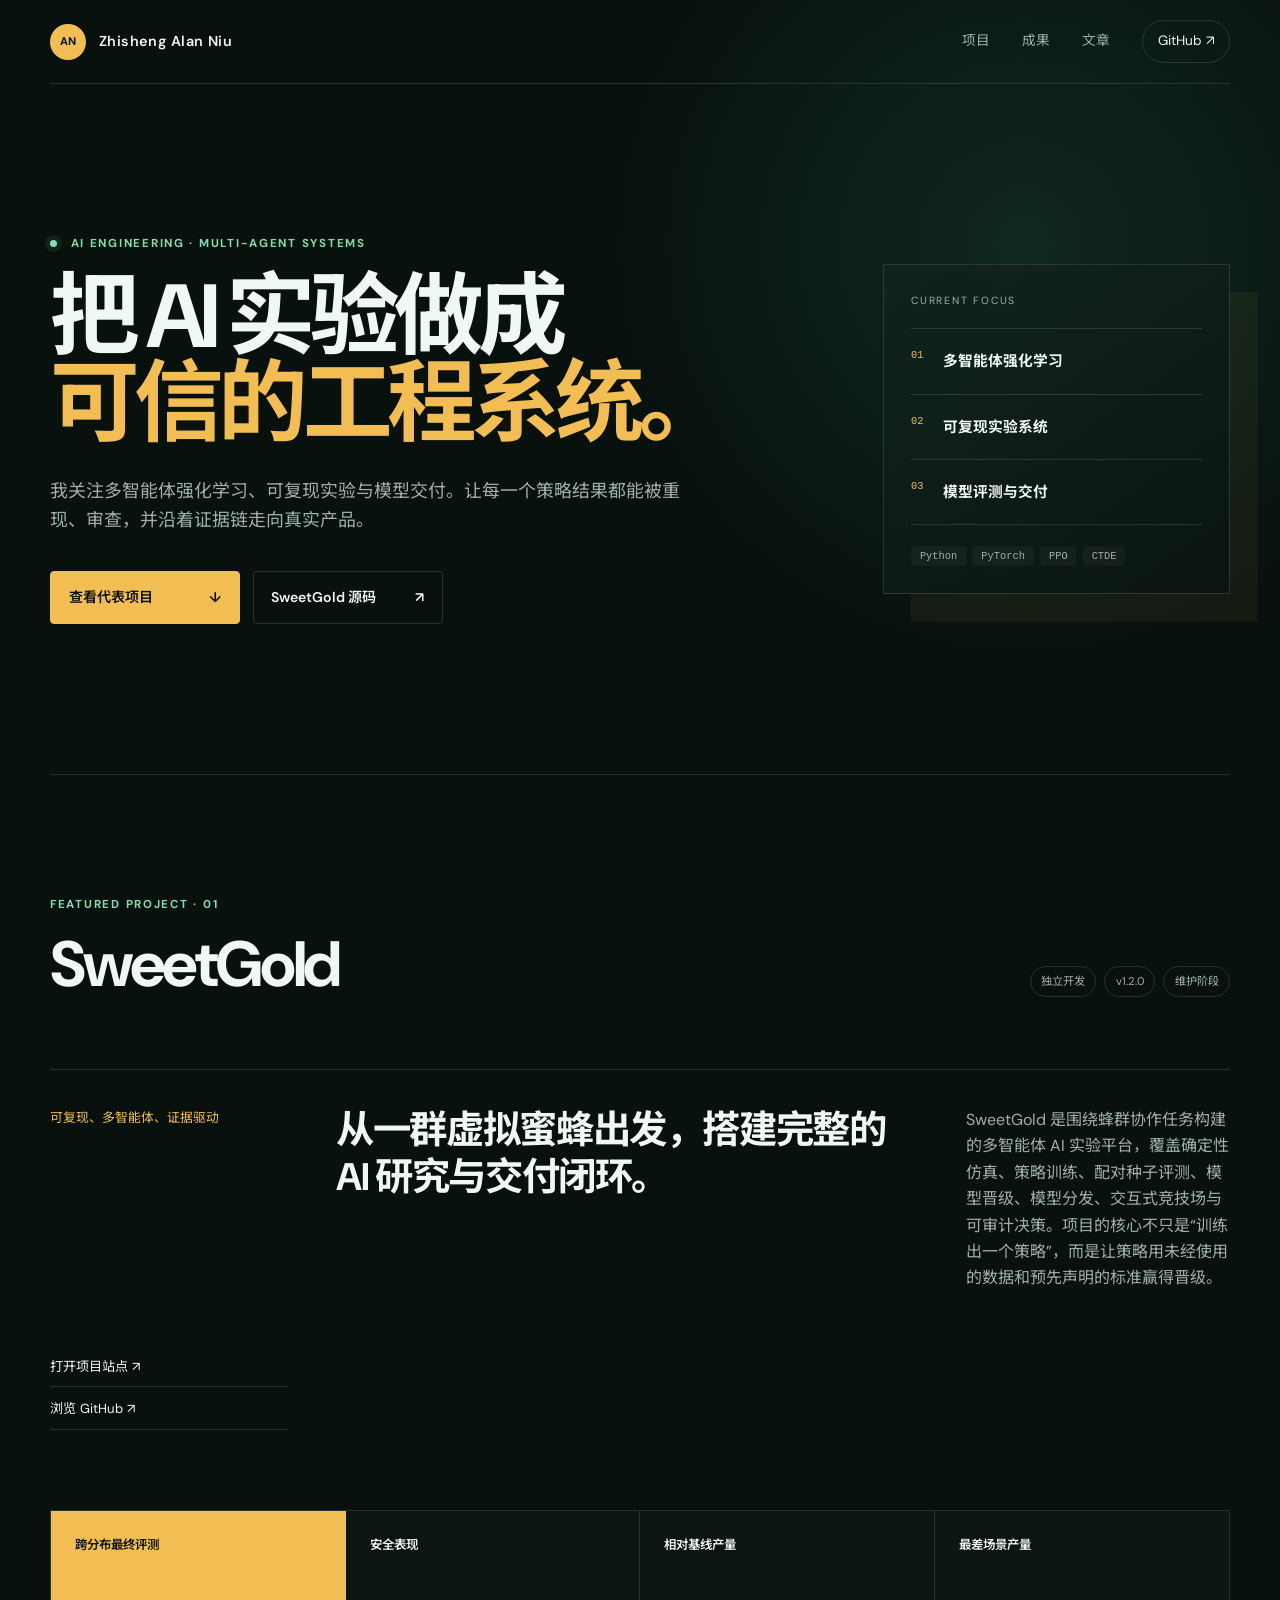
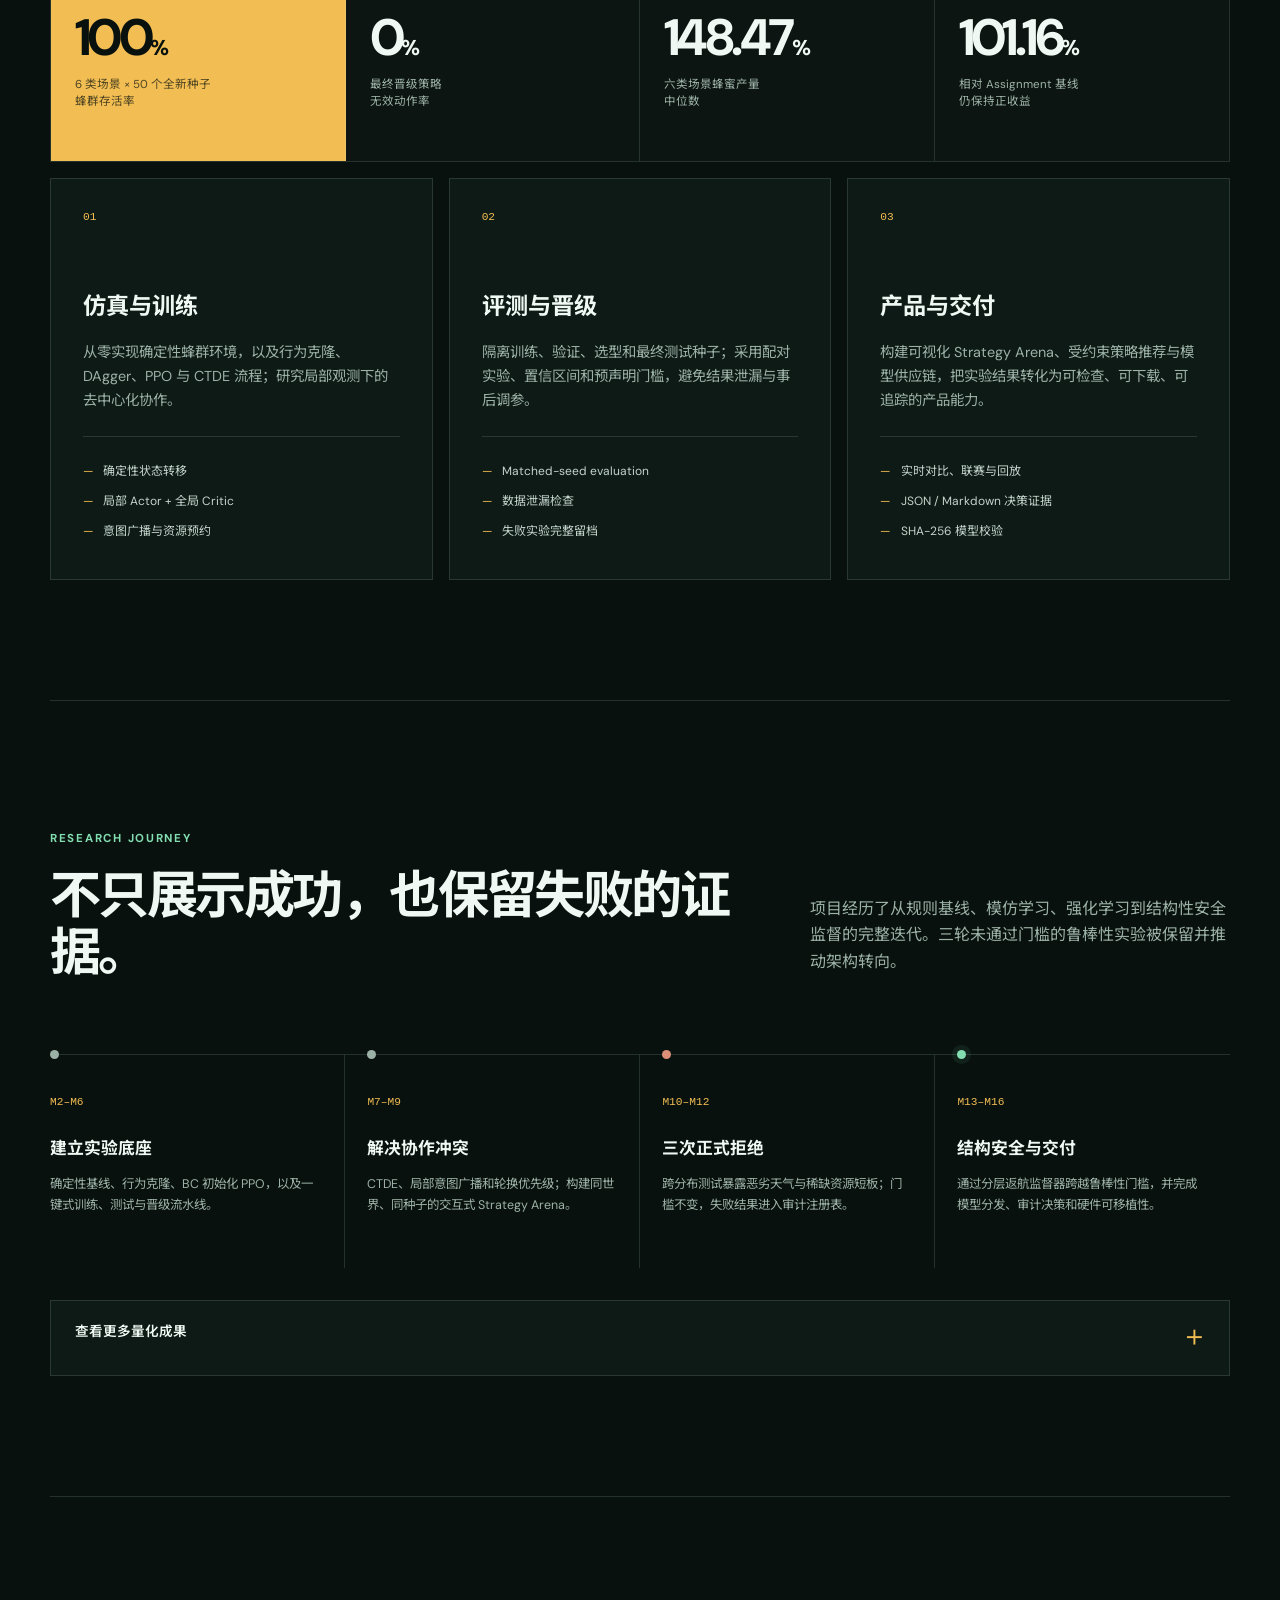
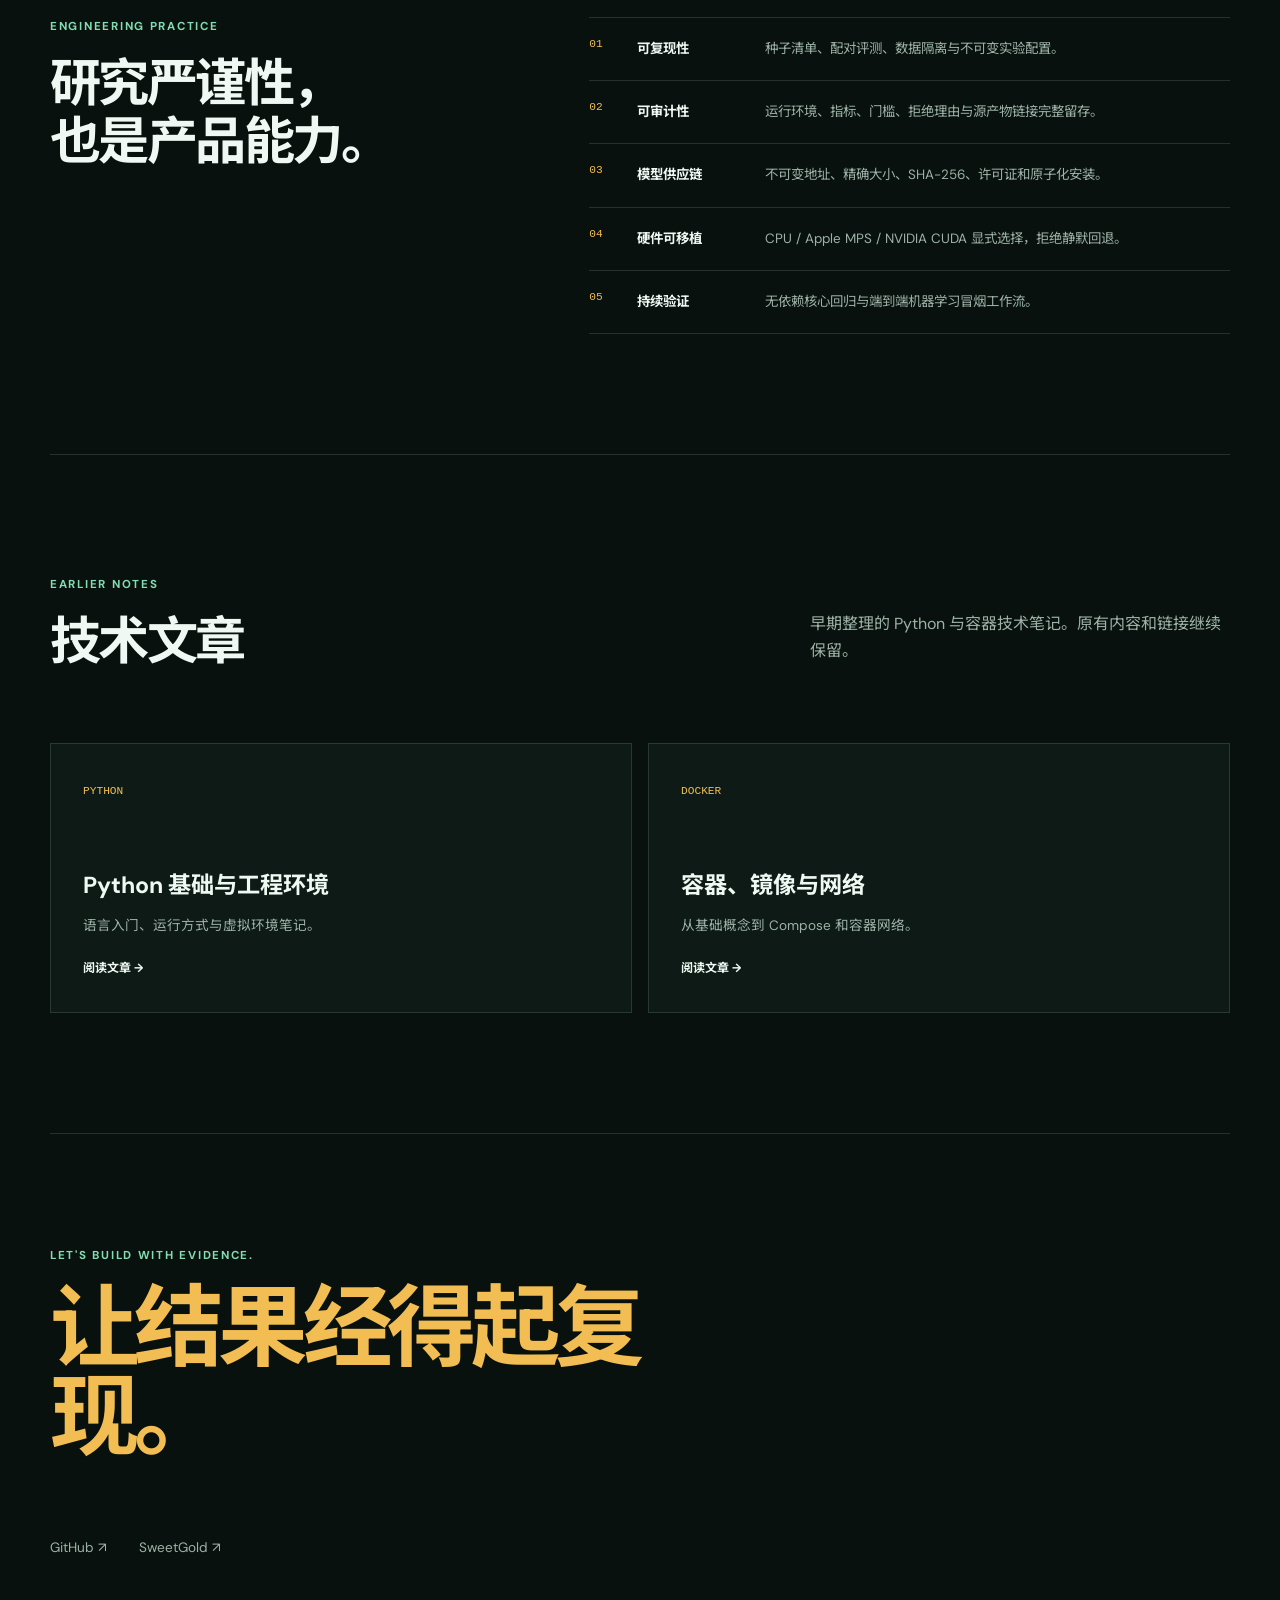
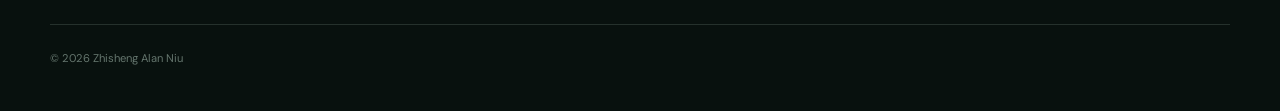
==== index.html @ 17b016bf "feat: redesign portfolio around SweetGold" ====
<!doctype html>
<html lang="zh-CN">
  <head>
    <meta charset="utf-8">
    <meta name="viewport" content="width=device-width, initial-scale=1">
    <meta name="theme-color" content="#0b1713">
    <meta name="description" content="Zhisheng Alan Niu 的个人主页：AI 工程、多智能体强化学习与可复现实验。">
    <meta property="og:title" content="Zhisheng Alan Niu · AI Engineer">
    <meta property="og:description" content="把 AI 实验做成可复现、可审计、可交付的工程系统。">
    <meta property="og:type" content="website">
    <meta property="og:url" content="https://alanthssss.github.io/">
    <title>Zhisheng Alan Niu · AI Engineer</title>
    <link rel="preconnect" href="https://fonts.googleapis.com">
    <link rel="preconnect" href="https://fonts.gstatic.com" crossorigin>
    <link href="https://fonts.googleapis.com/css2?family=DM+Sans:wght@400;500;600;700&amp;family=Noto+Sans+SC:wght@400;500;600;700&amp;display=swap" rel="stylesheet">
    <link rel="stylesheet" href="/assets/css/home.css">
  </head>
  <body>
    <a class="skip-link" href="#main">跳到主要内容</a>

    <header class="site-header">
      <a class="brand" href="#top" aria-label="返回首页">
        <span class="brand-mark" aria-hidden="true">AN</span>
        <span>Zhisheng Alan Niu</span>
      </a>
      <nav class="nav" aria-label="主导航">
        <a href="#work">项目</a>
        <a href="#evidence">成果</a>
        <a href="#writing">文章</a>
        <a class="nav-cta" href="https://github.com/alanthssss">GitHub ↗</a>
      </nav>
    </header>

    <main id="main">
      <section class="hero" id="top">
        <div class="hero-copy">
          <p class="eyebrow"><span class="status-dot"></span> AI ENGINEERING · MULTI-AGENT SYSTEMS</p>
          <h1>把 AI 实验做成<br><span>可信的工程系统。</span></h1>
          <p class="hero-lead">我关注多智能体强化学习、可复现实验与模型交付。让每一个策略结果都能被重现、审查，并沿着证据链走向真实产品。</p>
          <div class="hero-actions">
            <a class="button primary" href="#work">查看代表项目 <span>↓</span></a>
            <a class="button secondary" href="https://github.com/alanthssss/sweetgold">SweetGold 源码 <span>↗</span></a>
          </div>
        </div>
        <aside class="hero-panel" aria-label="专业方向">
          <div class="panel-label">CURRENT FOCUS</div>
          <div class="focus-row"><span>01</span><strong>多智能体强化学习</strong></div>
          <div class="focus-row"><span>02</span><strong>可复现实验系统</strong></div>
          <div class="focus-row"><span>03</span><strong>模型评测与交付</strong></div>
          <div class="panel-footer">
            <span>Python</span><span>PyTorch</span><span>PPO</span><span>CTDE</span>
          </div>
        </aside>
      </section>

      <section class="section project-section" id="work">
        <div class="section-heading">
          <div>
            <p class="eyebrow">FEATURED PROJECT · 01</p>
            <h2>SweetGold</h2>
          </div>
          <div class="project-meta">
            <span>独立开发</span>
            <span>v1.2.0</span>
            <span>维护阶段</span>
          </div>
        </div>

        <div class="project-intro">
          <p class="project-kicker">可复现、多智能体、证据驱动</p>
          <h3>从一群虚拟蜜蜂出发，搭建完整的 AI 研究与交付闭环。</h3>
          <p>SweetGold 是围绕蜂群协作任务构建的多智能体 AI 实验平台，覆盖确定性仿真、策略训练、配对种子评测、模型晋级、模型分发、交互式竞技场与可审计决策。项目的核心不只是“训练出一个策略”，而是让策略用未经使用的数据和预先声明的标准赢得晋级。</p>
          <div class="project-links">
            <a href="https://alanthssss.github.io/sweetgold/">打开项目站点 ↗</a>
            <a href="https://github.com/alanthssss/sweetgold">浏览 GitHub ↗</a>
          </div>
        </div>

        <div class="metric-grid" id="evidence">
          <article class="metric-card featured">
            <p>跨分布最终评测</p>
            <strong>100<span>%</span></strong>
            <small>6 类场景 × 50 个全新种子<br>蜂群存活率</small>
          </article>
          <article class="metric-card">
            <p>安全表现</p>
            <strong>0<span>%</span></strong>
            <small>最终晋级策略<br>无效动作率</small>
          </article>
          <article class="metric-card">
            <p>相对基线产量</p>
            <strong>148.47<span>%</span></strong>
            <small>六类场景蜂蜜产量<br>中位数</small>
          </article>
          <article class="metric-card">
            <p>最差场景产量</p>
            <strong>101.16<span>%</span></strong>
            <small>相对 Assignment 基线<br>仍保持正收益</small>
          </article>
        </div>

        <div class="capabilities">
          <article class="capability-card">
            <span class="card-number">01</span>
            <h4>仿真与训练</h4>
            <p>从零实现确定性蜂群环境，以及行为克隆、DAgger、PPO 与 CTDE 流程；研究局部观测下的去中心化协作。</p>
            <ul><li>确定性状态转移</li><li>局部 Actor + 全局 Critic</li><li>意图广播与资源预约</li></ul>
          </article>
          <article class="capability-card">
            <span class="card-number">02</span>
            <h4>评测与晋级</h4>
            <p>隔离训练、验证、选型和最终测试种子；采用配对实验、置信区间和预声明门槛，避免结果泄漏与事后调参。</p>
            <ul><li>Matched-seed evaluation</li><li>数据泄漏检查</li><li>失败实验完整留档</li></ul>
          </article>
          <article class="capability-card">
            <span class="card-number">03</span>
            <h4>产品与交付</h4>
            <p>构建可视化 Strategy Arena、受约束策略推荐与模型供应链，把实验结果转化为可检查、可下载、可追踪的产品能力。</p>
            <ul><li>实时对比、联赛与回放</li><li>JSON / Markdown 决策证据</li><li>SHA-256 模型校验</li></ul>
          </article>
        </div>
      </section>

      <section class="section evidence-section" aria-labelledby="journey-title">
        <div class="section-heading compact">
          <div>
            <p class="eyebrow">RESEARCH JOURNEY</p>
            <h2 id="journey-title">不只展示成功，也保留失败的证据。</h2>
          </div>
          <p>项目经历了从规则基线、模仿学习、强化学习到结构性安全监督的完整迭代。三轮未通过门槛的鲁棒性实验被保留并推动架构转向。</p>
        </div>

        <div class="timeline">
          <article><span>M2–M6</span><h3>建立实验底座</h3><p>确定性基线、行为克隆、BC 初始化 PPO，以及一键式训练、测试与晋级流水线。</p></article>
          <article><span>M7–M9</span><h3>解决协作冲突</h3><p>CTDE、局部意图广播和轮换优先级；构建同世界、同种子的交互式 Strategy Arena。</p></article>
          <article class="rejected"><span>M10–M12</span><h3>三次正式拒绝</h3><p>跨分布测试暴露恶劣天气与稀缺资源短板；门槛不变，失败结果进入审计注册表。</p></article>
          <article class="passed"><span>M13–M16</span><h3>结构安全与交付</h3><p>通过分层返航监督器跨越鲁棒性门槛，并完成模型分发、审计决策和硬件可移植性。</p></article>
        </div>

        <details class="detail-panel">
          <summary><span>查看更多量化成果</span><span class="summary-icon">＋</span></summary>
          <div class="detail-grid">
            <div><strong>97.0%</strong><p>行为克隆在独立测试集上达到教师策略的蜂蜜产量。</p></div>
            <div><strong>+8.19</strong><p>BC 初始化 PPO 相比纯 BC 的平均蜂蜜增量，95% CI 为 [+3.69, +12.69]。</p></div>
            <div><strong>+6.19</strong><p>局部意图广播策略相对局部 BC 的蜂蜜提升，同时保持零未解决冲突。</p></div>
            <div><strong>6.4×</strong><p>小型 BC 负载中 M1 Pro CPU 相对 MPS 的实测速度，据此暂缓无依据的云端投入。</p></div>
          </div>
        </details>
      </section>

      <section class="section stack-section" aria-labelledby="stack-title">
        <div>
          <p class="eyebrow">ENGINEERING PRACTICE</p>
          <h2 id="stack-title">研究严谨性，<br>也是产品能力。</h2>
        </div>
        <div class="stack-list">
          <div><span>01</span><p><strong>可复现性</strong>种子清单、配对评测、数据隔离与不可变实验配置。</p></div>
          <div><span>02</span><p><strong>可审计性</strong>运行环境、指标、门槛、拒绝理由与源产物链接完整留存。</p></div>
          <div><span>03</span><p><strong>模型供应链</strong>不可变地址、精确大小、SHA-256、许可证和原子化安装。</p></div>
          <div><span>04</span><p><strong>硬件可移植</strong>CPU / Apple MPS / NVIDIA CUDA 显式选择，拒绝静默回退。</p></div>
          <div><span>05</span><p><strong>持续验证</strong>无依赖核心回归与端到端机器学习冒烟工作流。</p></div>
        </div>
      </section>

      <section class="section writing-section" id="writing">
        <div class="section-heading compact">
          <div><p class="eyebrow">EARLIER NOTES</p><h2>技术文章</h2></div>
          <p>早期整理的 Python 与容器技术笔记。原有内容和链接继续保留。</p>
        </div>
        <div class="writing-grid">
          <a href="/python/"><span>PYTHON</span><h3>Python 基础与工程环境</h3><p>语言入门、运行方式与虚拟环境笔记。</p><b>阅读文章 →</b></a>
          <a href="/docker/SUMMARY.html"><span>DOCKER</span><h3>容器、镜像与网络</h3><p>从基础概念到 Compose 和容器网络。</p><b>阅读文章 →</b></a>
        </div>
      </section>
    </main>

    <footer>
      <div><p class="eyebrow">LET'S BUILD WITH EVIDENCE.</p><h2>让结果经得起复现。</h2></div>
      <div class="footer-links"><a href="https://github.com/alanthssss">GitHub ↗</a><a href="https://alanthssss.github.io/sweetgold/">SweetGold ↗</a></div>
      <p class="copyright">© 2026 Zhisheng Alan Niu</p>
    </footer>
  </body>
</html>
---- assets/css/home.css ----
:root {
  --bg: #08110e;
  --surface: #0d1a16;
  --surface-2: #12231d;
  --line: rgba(210, 238, 224, .14);
  --text: #eff8f2;
  --muted: #9db2a7;
  --gold: #f2bd52;
  --gold-soft: #ffe2a0;
  --mint: #82ddb0;
  --danger: #dc9077;
  --max: 1180px;
}

* { box-sizing: border-box; }
html { scroll-behavior: smooth; }
body {
  margin: 0;
  color: var(--text);
  background:
    radial-gradient(circle at 80% 5%, rgba(46, 126, 89, .22), transparent 26rem),
    var(--bg);
  font-family: "DM Sans", "Noto Sans SC", system-ui, sans-serif;
  line-height: 1.65;
  -webkit-font-smoothing: antialiased;
}
a { color: inherit; text-decoration: none; }
.skip-link { position: fixed; top: -5rem; left: 1rem; z-index: 100; padding: .7rem 1rem; color: #08110e; background: var(--gold); }
.skip-link:focus { top: 1rem; }

.site-header {
  width: min(calc(100% - 3rem), var(--max));
  height: 84px;
  margin: 0 auto;
  display: flex;
  align-items: center;
  justify-content: space-between;
  border-bottom: 1px solid var(--line);
}
.brand { display: flex; align-items: center; gap: .8rem; font-size: .9rem; font-weight: 600; letter-spacing: .03em; }
.brand-mark { display: grid; place-items: center; width: 36px; height: 36px; color: var(--bg); background: var(--gold); border-radius: 50%; font-size: .7rem; font-weight: 700; }
.nav { display: flex; align-items: center; gap: 2rem; color: var(--muted); font-size: .85rem; }
.nav a:hover, .nav a:focus-visible { color: var(--text); }
.nav-cta { padding: .55rem .9rem; color: var(--text) !important; border: 1px solid var(--line); border-radius: 999px; }

main, footer { overflow: hidden; }
.hero, .section, footer { width: min(calc(100% - 3rem), var(--max)); margin-inline: auto; }
.hero { min-height: 690px; display: grid; grid-template-columns: 1.35fr .65fr; align-items: center; gap: 7rem; padding: 6.5rem 0; }
.eyebrow { margin: 0 0 1.2rem; color: var(--mint); font-size: .72rem; font-weight: 700; letter-spacing: .15em; }
.status-dot { display: inline-block; width: 7px; height: 7px; margin-right: .55rem; border-radius: 50%; background: var(--mint); box-shadow: 0 0 0 5px rgba(130, 221, 176, .08); }
h1, h2, h3, h4, p { margin-top: 0; }
h1 { max-width: 780px; margin-bottom: 1.8rem; font-size: clamp(3.6rem, 7vw, 6.8rem); line-height: .98; letter-spacing: -.065em; }
h1 span { color: var(--gold); }
.hero-lead { max-width: 650px; margin-bottom: 2.2rem; color: var(--muted); font-size: 1.12rem; }
.hero-actions { display: flex; flex-wrap: wrap; gap: .8rem; }
.button { display: inline-flex; align-items: center; justify-content: space-between; gap: 1.5rem; min-width: 190px; padding: .85rem 1.1rem; border: 1px solid var(--line); border-radius: 4px; font-size: .88rem; font-weight: 600; transition: transform .2s, background .2s; }
.button:hover { transform: translateY(-2px); }
.button.primary { color: var(--bg); background: var(--gold); border-color: var(--gold); }
.button.secondary:hover { background: var(--surface-2); }
.hero-panel { padding: 1.7rem; background: linear-gradient(145deg, rgba(18, 35, 29, .92), rgba(9, 20, 16, .8)); border: 1px solid var(--line); box-shadow: 28px 28px 0 rgba(242, 189, 82, .05); }
.panel-label { padding-bottom: 1.2rem; color: var(--muted); font-size: .65rem; letter-spacing: .17em; border-bottom: 1px solid var(--line); }
.focus-row { display: flex; gap: 1.2rem; padding: 1.25rem 0; border-bottom: 1px solid var(--line); }
.focus-row span { color: var(--gold); font: 500 .65rem monospace; }
.focus-row strong { font-size: .92rem; }
.panel-footer { display: flex; flex-wrap: wrap; gap: .4rem; padding-top: 1.3rem; }
.panel-footer span { padding: .25rem .55rem; color: var(--muted); background: rgba(255,255,255,.035); border-radius: 3px; font: .65rem monospace; }

.section { padding: 7.5rem 0; border-top: 1px solid var(--line); }
.section-heading { display: flex; justify-content: space-between; align-items: flex-end; gap: 3rem; margin-bottom: 4.5rem; }
.section-heading h2 { margin-bottom: 0; font-size: clamp(2.8rem, 5vw, 4.7rem); line-height: 1; letter-spacing: -.05em; }
.section-heading.compact h2 { max-width: 760px; font-size: clamp(2.4rem, 4vw, 3.8rem); line-height: 1.12; }
.section-heading.compact > p { max-width: 420px; margin-bottom: .4rem; color: var(--muted); }
.project-meta { display: flex; flex-wrap: wrap; gap: .5rem; }
.project-meta span { padding: .35rem .65rem; color: var(--muted); border: 1px solid var(--line); border-radius: 999px; font-size: .7rem; }
.project-intro { display: grid; grid-template-columns: .45fr 1.1fr .5fr; gap: 3rem; align-items: start; padding: 2.3rem 0 5rem; border-top: 1px solid var(--line); }
.project-kicker { color: var(--gold); font-size: .8rem; }
.project-intro h3 { font-size: clamp(1.8rem, 3vw, 2.8rem); line-height: 1.22; letter-spacing: -.035em; }
.project-intro > p:not(.project-kicker) { color: var(--muted); }
.project-links { display: flex; flex-direction: column; gap: .7rem; font-size: .82rem; }
.project-links a { padding-bottom: .55rem; border-bottom: 1px solid var(--line); }
.project-links a:hover { color: var(--gold); }

.metric-grid { display: grid; grid-template-columns: repeat(4, 1fr); border: 1px solid var(--line); }
.metric-card { min-height: 250px; padding: 1.5rem; border-right: 1px solid var(--line); background: rgba(255,255,255,.015); }
.metric-card:last-child { border-right: 0; }
.metric-card.featured { background: var(--gold); color: var(--bg); }
.metric-card p { min-height: 3rem; font-size: .78rem; font-weight: 600; }
.metric-card strong { display: block; margin: 1.8rem 0 .8rem; font-size: clamp(2.3rem, 4vw, 4.1rem); line-height: 1; letter-spacing: -.07em; }
.metric-card strong span { font-size: .42em; }
.metric-card small { display: block; color: var(--muted); font-size: .72rem; line-height: 1.55; }
.metric-card.featured small { color: rgba(8,17,14,.7); }

.capabilities { display: grid; grid-template-columns: repeat(3, 1fr); gap: 1rem; margin-top: 1rem; }
.capability-card { position: relative; min-height: 390px; padding: 2rem; background: var(--surface); border: 1px solid var(--line); }
.card-number { display: block; margin-bottom: 4rem; color: var(--gold); font: .7rem monospace; }
.capability-card h4 { margin-bottom: 1rem; font-size: 1.45rem; }
.capability-card p { color: var(--muted); font-size: .9rem; }
.capability-card ul { margin: 1.5rem 0 0; padding: 1.2rem 0 0; list-style: none; border-top: 1px solid var(--line); }
.capability-card li { padding: .32rem 0; color: #c4d4cc; font-size: .75rem; }
.capability-card li::before { content: "—"; margin-right: .65rem; color: var(--gold); }

.evidence-section { padding-top: 8rem; }
.timeline { display: grid; grid-template-columns: repeat(4, 1fr); border-top: 1px solid var(--line); }
.timeline article { position: relative; padding: 2rem 1.4rem 2.5rem 0; }
.timeline article::before { content: ""; position: absolute; top: -5px; left: 0; width: 9px; height: 9px; border-radius: 50%; background: var(--muted); }
.timeline article:not(:last-child) { border-right: 1px solid var(--line); }
.timeline article + article { padding-left: 1.4rem; }
.timeline article + article::before { left: 1.4rem; }
.timeline span { color: var(--gold); font: .7rem monospace; }
.timeline h3 { margin: 1.4rem 0 .7rem; font-size: 1.05rem; }
.timeline p { color: var(--muted); font-size: .78rem; }
.timeline .rejected::before { background: var(--danger); }
.timeline .passed::before { background: var(--mint); box-shadow: 0 0 0 5px rgba(130, 221, 176, .08); }
.detail-panel { margin-top: 2rem; background: var(--surface); border: 1px solid var(--line); }
.detail-panel summary { display: flex; justify-content: space-between; padding: 1.25rem 1.5rem; cursor: pointer; list-style: none; font-size: .85rem; font-weight: 600; }
.detail-panel summary::-webkit-details-marker { display: none; }
.detail-panel[open] .summary-icon { transform: rotate(45deg); }
.summary-icon { color: var(--gold); font-size: 1.3rem; transition: transform .2s; }
.detail-grid { display: grid; grid-template-columns: repeat(4, 1fr); border-top: 1px solid var(--line); }
.detail-grid div { padding: 1.5rem; border-right: 1px solid var(--line); }
.detail-grid div:last-child { border-right: 0; }
.detail-grid strong { color: var(--gold-soft); font-size: 1.7rem; }
.detail-grid p { margin: .6rem 0 0; color: var(--muted); font-size: .75rem; }

.stack-section { display: grid; grid-template-columns: .8fr 1.2fr; gap: 7rem; }
.stack-section h2 { font-size: clamp(2.5rem, 4vw, 4rem); line-height: 1.12; letter-spacing: -.05em; }
.stack-list { border-top: 1px solid var(--line); }
.stack-list > div { display: grid; grid-template-columns: 3rem 1fr; padding: 1.25rem 0; border-bottom: 1px solid var(--line); }
.stack-list span { color: var(--gold); font: .7rem monospace; }
.stack-list p { margin: 0; color: var(--muted); font-size: .84rem; }
.stack-list strong { display: inline-block; min-width: 8rem; color: var(--text); }

.writing-grid { display: grid; grid-template-columns: 1fr 1fr; gap: 1rem; }
.writing-grid a { min-height: 270px; padding: 2rem; background: var(--surface); border: 1px solid var(--line); transition: transform .2s, border-color .2s; }
.writing-grid a:hover { transform: translateY(-4px); border-color: rgba(242, 189, 82, .45); }
.writing-grid span { color: var(--gold); font: .7rem monospace; }
.writing-grid h3 { margin: 4rem 0 .7rem; font-size: 1.45rem; }
.writing-grid p { color: var(--muted); font-size: .85rem; }
.writing-grid b { display: block; margin-top: 1.3rem; font-size: .75rem; }

footer { position: relative; padding: 7rem 0 2rem; border-top: 1px solid var(--line); }
footer h2 { max-width: 750px; color: var(--gold); font-size: clamp(3.5rem, 7vw, 6.5rem); line-height: 1; letter-spacing: -.065em; }
.footer-links { display: flex; gap: 2rem; margin: 4rem 0; color: var(--muted); font-size: .85rem; }
.footer-links a:hover { color: var(--text); }
.copyright { padding-top: 1.5rem; color: #64756d; border-top: 1px solid var(--line); font-size: .7rem; }

@media (max-width: 900px) {
  .hero { grid-template-columns: 1fr; gap: 3rem; padding: 5rem 0; }
  .hero-panel { max-width: 550px; }
  .project-intro { grid-template-columns: 1fr; gap: 1.2rem; }
  .project-links { flex-direction: row; gap: 2rem; }
  .metric-grid, .detail-grid { grid-template-columns: 1fr 1fr; }
  .metric-card:nth-child(2) { border-right: 0; }
  .metric-card:nth-child(-n+2) { border-bottom: 1px solid var(--line); }
  .detail-grid div:nth-child(2) { border-right: 0; }
  .detail-grid div:nth-child(-n+2) { border-bottom: 1px solid var(--line); }
  .capabilities { grid-template-columns: 1fr; }
  .capability-card { min-height: auto; }
  .card-number { margin-bottom: 2rem; }
  .timeline { grid-template-columns: 1fr 1fr; }
  .timeline article:nth-child(2) { border-right: 0; }
  .timeline article:nth-child(-n+2) { border-bottom: 1px solid var(--line); }
  .stack-section { grid-template-columns: 1fr; gap: 2rem; }
}

@media (max-width: 640px) {
  .site-header, .hero, .section, footer { width: min(calc(100% - 2rem), var(--max)); }
  .site-header { height: 68px; }
  .brand > span:last-child { display: none; }
  .nav { gap: 1rem; }
  .nav a:not(.nav-cta) { display: none; }
  h1 { font-size: clamp(2.55rem, 11vw, 3.2rem); }
  .hero { min-height: 0; padding: 4.5rem 0 5.5rem; }
  .section { padding: 5rem 0; }
  .section-heading { align-items: flex-start; flex-direction: column; margin-bottom: 3rem; }
  .section-heading.compact > p { max-width: none; }
  .project-intro { padding-bottom: 3rem; }
  .project-links { flex-direction: column; gap: .6rem; }
  .metric-grid, .detail-grid, .timeline, .writing-grid { grid-template-columns: 1fr; }
  .metric-card { min-height: 210px; border-right: 0; border-bottom: 1px solid var(--line); }
  .metric-card:last-child { border-bottom: 0; }
  .detail-grid div { border-right: 0; border-bottom: 1px solid var(--line); }
  .detail-grid div:last-child { border-bottom: 0; }
  .timeline article, .timeline article + article { padding: 1.8rem 0; border-right: 0; border-bottom: 1px solid var(--line); }
  .timeline article + article::before { left: 0; }
  .timeline article:last-child { border-bottom: 0; }
  .stack-list > div { grid-template-columns: 2.5rem 1fr; }
  .stack-list strong { display: block; min-width: 0; margin-bottom: .25rem; }
  .writing-grid a { min-height: 240px; }
}

@media (prefers-reduced-motion: reduce) {
  html { scroll-behavior: auto; }
  *, *::before, *::after { transition-duration: .01ms !important; }
}

@media print {
  :root { --bg: #fff; --text: #111; --muted: #444; --line: #ccc; --surface: #fff; }
  body { background: #fff; }
  .site-header, .hero-actions, .project-links, .writing-section, footer { display: none; }
  .hero { min-height: auto; padding: 2rem 0; grid-template-columns: 1fr; }
  .hero-panel { box-shadow: none; }
  .section { padding: 2rem 0; }
  .metric-card.featured { color: #111; background: #eee; }
  .capability-card { min-height: auto; break-inside: avoid; }
}
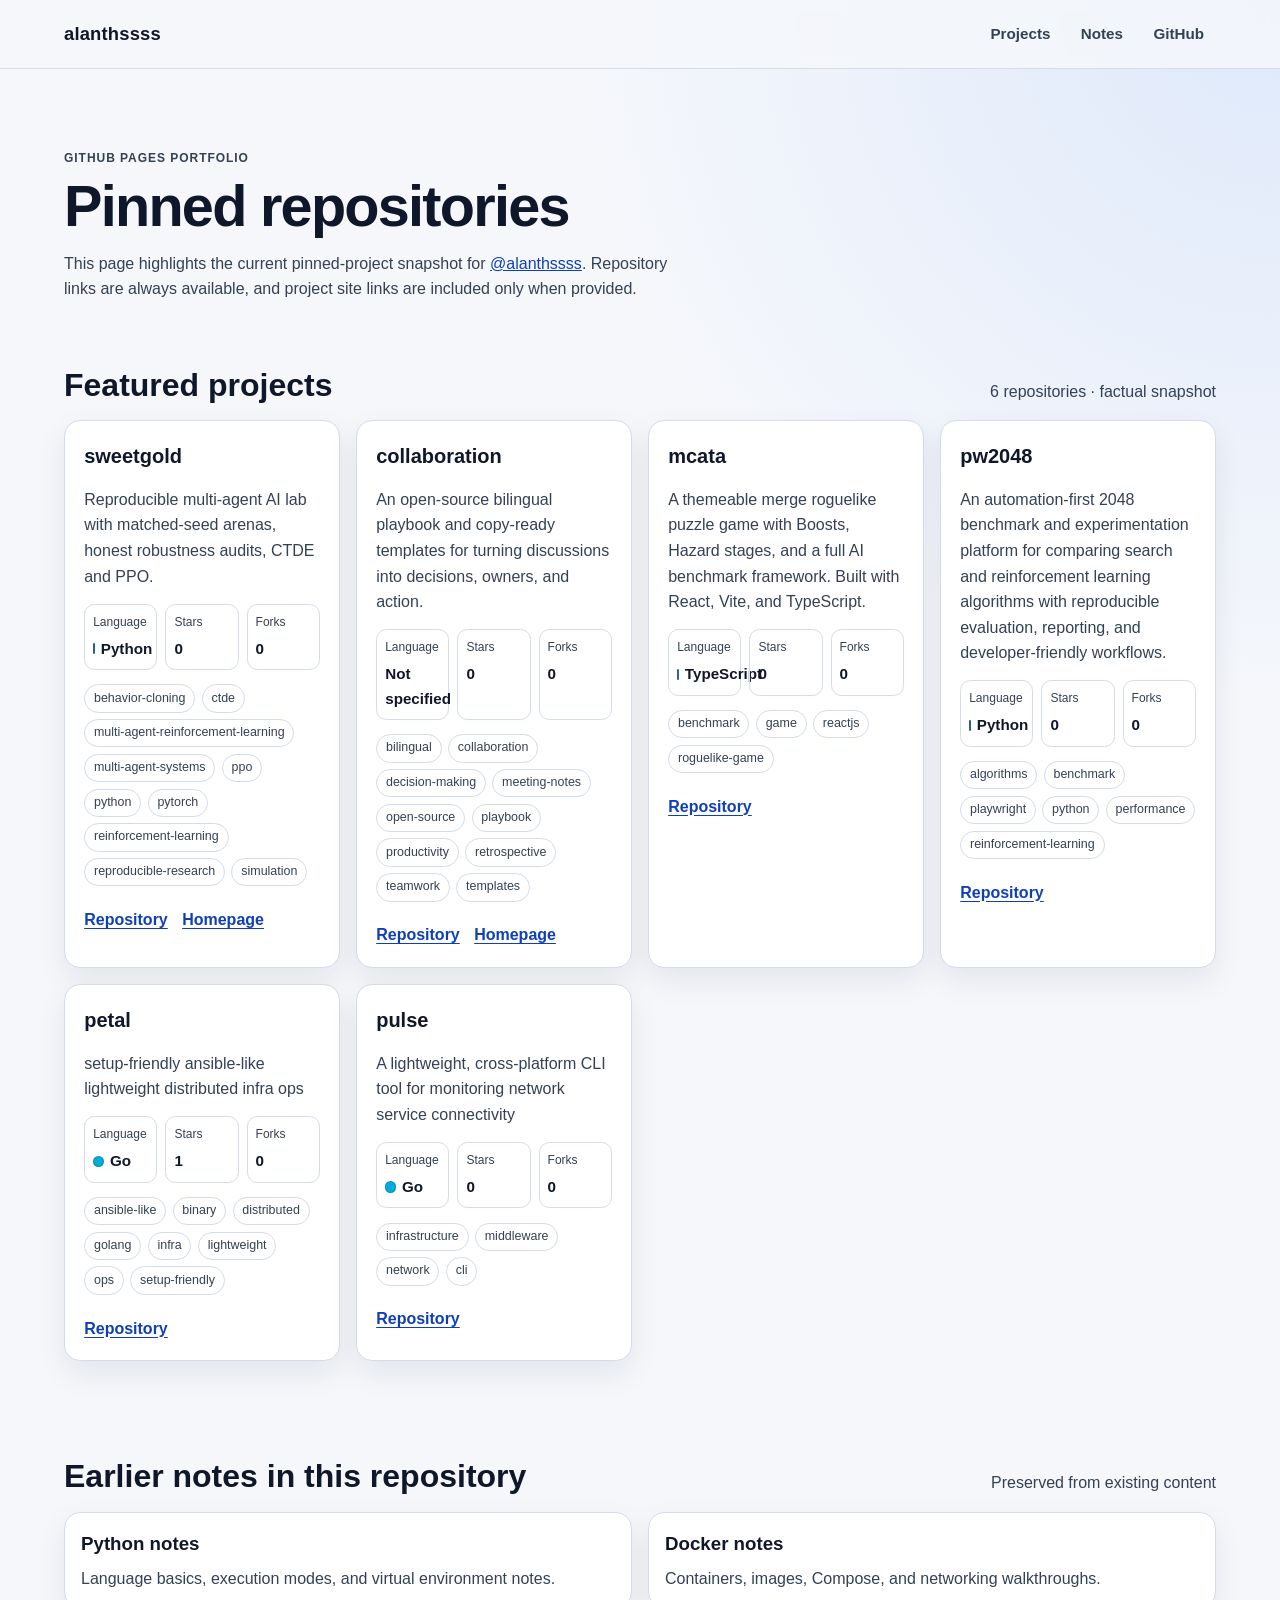
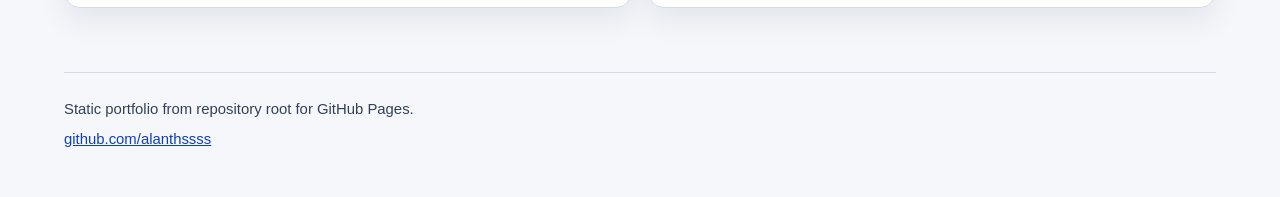
==== commit 8ddd7d8d: "Refresh root portfolio around pinned projects Co-authored-by: alanthssss <32271197+alanthssss@users." ====
--- a/index.html
+++ b/index.html
@@ -1,183 +1,152 @@
 <!doctype html>
-<html lang="zh-CN">
+<html lang="en">
   <head>
     <meta charset="utf-8">
     <meta name="viewport" content="width=device-width, initial-scale=1">
-    <meta name="theme-color" content="#0b1713">
-    <meta name="description" content="Zhisheng Alan Niu 的个人主页：AI 工程、多智能体强化学习与可复现实验。">
-    <meta property="og:title" content="Zhisheng Alan Niu · AI Engineer">
-    <meta property="og:description" content="把 AI 实验做成可复现、可审计、可交付的工程系统。">
+    <meta name="theme-color" content="#0f172a">
+    <meta name="description" content="Pinned GitHub projects for alanthssss, presented as a responsive static portfolio.">
+    <meta property="og:title" content="alanthssss · GitHub Portfolio">
+    <meta property="og:description" content="Current pinned repositories with project descriptions, topics, and links.">
     <meta property="og:type" content="website">
     <meta property="og:url" content="https://alanthssss.github.io/">
-    <title>Zhisheng Alan Niu · AI Engineer</title>
-    <link rel="preconnect" href="https://fonts.googleapis.com">
-    <link rel="preconnect" href="https://fonts.gstatic.com" crossorigin>
-    <link href="https://fonts.googleapis.com/css2?family=DM+Sans:wght@400;500;600;700&amp;family=Noto+Sans+SC:wght@400;500;600;700&amp;display=swap" rel="stylesheet">
+    <title>alanthssss · GitHub Portfolio</title>
     <link rel="stylesheet" href="/assets/css/home.css">
   </head>
   <body>
-    <a class="skip-link" href="#main">跳到主要内容</a>
+    <a class="skip-link" href="#main">Skip to main content</a>
 
-    <header class="site-header">
-      <a class="brand" href="#top" aria-label="返回首页">
-        <span class="brand-mark" aria-hidden="true">AN</span>
-        <span>Zhisheng Alan Niu</span>
-      </a>
-      <nav class="nav" aria-label="主导航">
-        <a href="#work">项目</a>
-        <a href="#evidence">成果</a>
-        <a href="#writing">文章</a>
-        <a class="nav-cta" href="https://github.com/alanthssss">GitHub ↗</a>
-      </nav>
+    <header class="site-header" id="top">
+      <div class="shell header-inner">
+        <a class="brand" href="#top" aria-label="Back to top">alanthssss</a>
+        <nav aria-label="Primary" class="main-nav">
+          <a href="#projects">Projects</a>
+          <a href="#notes">Notes</a>
+          <a href="https://github.com/alanthssss">GitHub</a>
+        </nav>
+      </div>
     </header>
 
     <main id="main">
-      <section class="hero" id="top">
-        <div class="hero-copy">
-          <p class="eyebrow"><span class="status-dot"></span> AI ENGINEERING · MULTI-AGENT SYSTEMS</p>
-          <h1>把 AI 实验做成<br><span>可信的工程系统。</span></h1>
-          <p class="hero-lead">我关注多智能体强化学习、可复现实验与模型交付。让每一个策略结果都能被重现、审查，并沿着证据链走向真实产品。</p>
-          <div class="hero-actions">
-            <a class="button primary" href="#work">查看代表项目 <span>↓</span></a>
-            <a class="button secondary" href="https://github.com/alanthssss/sweetgold">SweetGold 源码 <span>↗</span></a>
-          </div>
-        </div>
-        <aside class="hero-panel" aria-label="专业方向">
-          <div class="panel-label">CURRENT FOCUS</div>
-          <div class="focus-row"><span>01</span><strong>多智能体强化学习</strong></div>
-          <div class="focus-row"><span>02</span><strong>可复现实验系统</strong></div>
-          <div class="focus-row"><span>03</span><strong>模型评测与交付</strong></div>
-          <div class="panel-footer">
-            <span>Python</span><span>PyTorch</span><span>PPO</span><span>CTDE</span>
-          </div>
-        </aside>
+      <section class="hero shell" aria-labelledby="page-title">
+        <p class="eyebrow">GITHUB PAGES PORTFOLIO</p>
+        <h1 id="page-title">Pinned repositories</h1>
+        <p class="hero-text">This page highlights the current pinned-project snapshot for <a href="https://github.com/alanthssss">@alanthssss</a>. Repository links are always available, and project site links are included only when provided.</p>
       </section>
 
-      <section class="section project-section" id="work">
-        <div class="section-heading">
-          <div>
-            <p class="eyebrow">FEATURED PROJECT · 01</p>
-            <h2>SweetGold</h2>
-          </div>
-          <div class="project-meta">
-            <span>独立开发</span>
-            <span>v1.2.0</span>
-            <span>维护阶段</span>
-          </div>
+      <section class="shell section" id="projects" aria-labelledby="projects-title">
+        <div class="section-head">
+          <h2 id="projects-title">Featured projects</h2>
+          <p>6 repositories · factual snapshot</p>
         </div>
 
-        <div class="project-intro">
-          <p class="project-kicker">可复现、多智能体、证据驱动</p>
-          <h3>从一群虚拟蜜蜂出发，搭建完整的 AI 研究与交付闭环。</h3>
-          <p>SweetGold 是围绕蜂群协作任务构建的多智能体 AI 实验平台，覆盖确定性仿真、策略训练、配对种子评测、模型晋级、模型分发、交互式竞技场与可审计决策。项目的核心不只是“训练出一个策略”，而是让策略用未经使用的数据和预先声明的标准赢得晋级。</p>
-          <div class="project-links">
-            <a href="https://alanthssss.github.io/sweetgold/">打开项目站点 ↗</a>
-            <a href="https://github.com/alanthssss/sweetgold">浏览 GitHub ↗</a>
-          </div>
-        </div>
+        <div class="project-grid">
+          <article class="project-card" aria-labelledby="project-sweetgold">
+            <h3 id="project-sweetgold">sweetgold</h3>
+            <p>Reproducible multi-agent AI lab with matched-seed arenas, honest robustness audits, CTDE and PPO.</p>
+            <dl class="stats" aria-label="Repository stats">
+              <div><dt>Language</dt><dd><span class="language-dot" style="--lang-color:#3572A5"></span>Python</dd></div>
+              <div><dt>Stars</dt><dd>0</dd></div>
+              <div><dt>Forks</dt><dd>0</dd></div>
+            </dl>
+            <ul class="topics" aria-label="Repository topics">
+              <li>behavior-cloning</li><li>ctde</li><li>multi-agent-reinforcement-learning</li><li>multi-agent-systems</li><li>ppo</li><li>python</li><li>pytorch</li><li>reinforcement-learning</li><li>reproducible-research</li><li>simulation</li>
+            </ul>
+            <p class="card-links"><a href="https://github.com/alanthssss/sweetgold">Repository</a> <a href="https://alanthssss.github.io/sweetgold/">Homepage</a></p>
+          </article>
 
-        <div class="metric-grid" id="evidence">
-          <article class="metric-card featured">
-            <p>跨分布最终评测</p>
-            <strong>100<span>%</span></strong>
-            <small>6 类场景 × 50 个全新种子<br>蜂群存活率</small>
+          <article class="project-card" aria-labelledby="project-collaboration">
+            <h3 id="project-collaboration">collaboration</h3>
+            <p>An open-source bilingual playbook and copy-ready templates for turning discussions into decisions, owners, and action.</p>
+            <dl class="stats" aria-label="Repository stats">
+              <div><dt>Language</dt><dd>Not specified</dd></div>
+              <div><dt>Stars</dt><dd>0</dd></div>
+              <div><dt>Forks</dt><dd>0</dd></div>
+            </dl>
+            <ul class="topics" aria-label="Repository topics">
+              <li>bilingual</li><li>collaboration</li><li>decision-making</li><li>meeting-notes</li><li>open-source</li><li>playbook</li><li>productivity</li><li>retrospective</li><li>teamwork</li><li>templates</li>
+            </ul>
+            <p class="card-links"><a href="https://github.com/alanthssss/collaboration">Repository</a> <a href="https://alanthssss.github.io/collaboration/">Homepage</a></p>
           </article>
-          <article class="metric-card">
-            <p>安全表现</p>
-            <strong>0<span>%</span></strong>
-            <small>最终晋级策略<br>无效动作率</small>
+
+          <article class="project-card" aria-labelledby="project-mcata">
+            <h3 id="project-mcata">mcata</h3>
+            <p>A themeable merge roguelike puzzle game with Boosts, Hazard stages, and a full AI benchmark framework. Built with React, Vite, and TypeScript.</p>
+            <dl class="stats" aria-label="Repository stats">
+              <div><dt>Language</dt><dd><span class="language-dot" style="--lang-color:#3178c6"></span>TypeScript</dd></div>
+              <div><dt>Stars</dt><dd>0</dd></div>
+              <div><dt>Forks</dt><dd>0</dd></div>
+            </dl>
+            <ul class="topics" aria-label="Repository topics">
+              <li>benchmark</li><li>game</li><li>reactjs</li><li>roguelike-game</li>
+            </ul>
+            <p class="card-links"><a href="https://github.com/alanthssss/mcata">Repository</a></p>
           </article>
-          <article class="metric-card">
-            <p>相对基线产量</p>
-            <strong>148.47<span>%</span></strong>
-            <small>六类场景蜂蜜产量<br>中位数</small>
+
+          <article class="project-card" aria-labelledby="project-pw2048">
+            <h3 id="project-pw2048">pw2048</h3>
+            <p>An automation-first 2048 benchmark and experimentation platform for comparing search and reinforcement learning algorithms with reproducible evaluation, reporting, and developer-friendly workflows.</p>
+            <dl class="stats" aria-label="Repository stats">
+              <div><dt>Language</dt><dd><span class="language-dot" style="--lang-color:#3572A5"></span>Python</dd></div>
+              <div><dt>Stars</dt><dd>0</dd></div>
+              <div><dt>Forks</dt><dd>0</dd></div>
+            </dl>
+            <ul class="topics" aria-label="Repository topics">
+              <li>algorithms</li><li>benchmark</li><li>playwright</li><li>python</li><li>performance</li><li>reinforcement-learning</li>
+            </ul>
+            <p class="card-links"><a href="https://github.com/alanthssss/pw2048">Repository</a></p>
           </article>
-          <article class="metric-card">
-            <p>最差场景产量</p>
-            <strong>101.16<span>%</span></strong>
-            <small>相对 Assignment 基线<br>仍保持正收益</small>
+
+          <article class="project-card" aria-labelledby="project-petal">
+            <h3 id="project-petal">petal</h3>
+            <p>setup-friendly ansible-like lightweight distributed infra ops</p>
+            <dl class="stats" aria-label="Repository stats">
+              <div><dt>Language</dt><dd><span class="language-dot" style="--lang-color:#00ADD8"></span>Go</dd></div>
+              <div><dt>Stars</dt><dd>1</dd></div>
+              <div><dt>Forks</dt><dd>0</dd></div>
+            </dl>
+            <ul class="topics" aria-label="Repository topics">
+              <li>ansible-like</li><li>binary</li><li>distributed</li><li>golang</li><li>infra</li><li>lightweight</li><li>ops</li><li>setup-friendly</li>
+            </ul>
+            <p class="card-links"><a href="https://github.com/keyscome/petal">Repository</a></p>
           </article>
-        </div>
 
-        <div class="capabilities">
-          <article class="capability-card">
-            <span class="card-number">01</span>
-            <h4>仿真与训练</h4>
-            <p>从零实现确定性蜂群环境，以及行为克隆、DAgger、PPO 与 CTDE 流程；研究局部观测下的去中心化协作。</p>
-            <ul><li>确定性状态转移</li><li>局部 Actor + 全局 Critic</li><li>意图广播与资源预约</li></ul>
-          </article>
-          <article class="capability-card">
-            <span class="card-number">02</span>
-            <h4>评测与晋级</h4>
-            <p>隔离训练、验证、选型和最终测试种子；采用配对实验、置信区间和预声明门槛，避免结果泄漏与事后调参。</p>
-            <ul><li>Matched-seed evaluation</li><li>数据泄漏检查</li><li>失败实验完整留档</li></ul>
-          </article>
-          <article class="capability-card">
-            <span class="card-number">03</span>
-            <h4>产品与交付</h4>
-            <p>构建可视化 Strategy Arena、受约束策略推荐与模型供应链，把实验结果转化为可检查、可下载、可追踪的产品能力。</p>
-            <ul><li>实时对比、联赛与回放</li><li>JSON / Markdown 决策证据</li><li>SHA-256 模型校验</li></ul>
+          <article class="project-card" aria-labelledby="project-pulse">
+            <h3 id="project-pulse">pulse</h3>
+            <p>A lightweight, cross-platform CLI tool for monitoring network service connectivity</p>
+            <dl class="stats" aria-label="Repository stats">
+              <div><dt>Language</dt><dd><span class="language-dot" style="--lang-color:#00ADD8"></span>Go</dd></div>
+              <div><dt>Stars</dt><dd>0</dd></div>
+              <div><dt>Forks</dt><dd>0</dd></div>
+            </dl>
+            <ul class="topics" aria-label="Repository topics">
+              <li>infrastructure</li><li>middleware</li><li>network</li><li>cli</li>
+            </ul>
+            <p class="card-links"><a href="https://github.com/keyscome/pulse">Repository</a></p>
           </article>
         </div>
       </section>
 
-      <section class="section evidence-section" aria-labelledby="journey-title">
-        <div class="section-heading compact">
-          <div>
-            <p class="eyebrow">RESEARCH JOURNEY</p>
-            <h2 id="journey-title">不只展示成功，也保留失败的证据。</h2>
-          </div>
-          <p>项目经历了从规则基线、模仿学习、强化学习到结构性安全监督的完整迭代。三轮未通过门槛的鲁棒性实验被保留并推动架构转向。</p>
+      <section class="shell section notes" id="notes" aria-labelledby="notes-title">
+        <div class="section-head">
+          <h2 id="notes-title">Earlier notes in this repository</h2>
+          <p>Preserved from existing content</p>
         </div>
-
-        <div class="timeline">
-          <article><span>M2–M6</span><h3>建立实验底座</h3><p>确定性基线、行为克隆、BC 初始化 PPO，以及一键式训练、测试与晋级流水线。</p></article>
-          <article><span>M7–M9</span><h3>解决协作冲突</h3><p>CTDE、局部意图广播和轮换优先级；构建同世界、同种子的交互式 Strategy Arena。</p></article>
-          <article class="rejected"><span>M10–M12</span><h3>三次正式拒绝</h3><p>跨分布测试暴露恶劣天气与稀缺资源短板；门槛不变，失败结果进入审计注册表。</p></article>
-          <article class="passed"><span>M13–M16</span><h3>结构安全与交付</h3><p>通过分层返航监督器跨越鲁棒性门槛，并完成模型分发、审计决策和硬件可移植性。</p></article>
-        </div>
-
-        <details class="detail-panel">
-          <summary><span>查看更多量化成果</span><span class="summary-icon">＋</span></summary>
-          <div class="detail-grid">
-            <div><strong>97.0%</strong><p>行为克隆在独立测试集上达到教师策略的蜂蜜产量。</p></div>
-            <div><strong>+8.19</strong><p>BC 初始化 PPO 相比纯 BC 的平均蜂蜜增量，95% CI 为 [+3.69, +12.69]。</p></div>
-            <div><strong>+6.19</strong><p>局部意图广播策略相对局部 BC 的蜂蜜提升，同时保持零未解决冲突。</p></div>
-            <div><strong>6.4×</strong><p>小型 BC 负载中 M1 Pro CPU 相对 MPS 的实测速度，据此暂缓无依据的云端投入。</p></div>
-          </div>
-        </details>
-      </section>
-
-      <section class="section stack-section" aria-labelledby="stack-title">
-        <div>
-          <p class="eyebrow">ENGINEERING PRACTICE</p>
-          <h2 id="stack-title">研究严谨性，<br>也是产品能力。</h2>
-        </div>
-        <div class="stack-list">
-          <div><span>01</span><p><strong>可复现性</strong>种子清单、配对评测、数据隔离与不可变实验配置。</p></div>
-          <div><span>02</span><p><strong>可审计性</strong>运行环境、指标、门槛、拒绝理由与源产物链接完整留存。</p></div>
-          <div><span>03</span><p><strong>模型供应链</strong>不可变地址、精确大小、SHA-256、许可证和原子化安装。</p></div>
-          <div><span>04</span><p><strong>硬件可移植</strong>CPU / Apple MPS / NVIDIA CUDA 显式选择，拒绝静默回退。</p></div>
-          <div><span>05</span><p><strong>持续验证</strong>无依赖核心回归与端到端机器学习冒烟工作流。</p></div>
-        </div>
-      </section>
-
-      <section class="section writing-section" id="writing">
-        <div class="section-heading compact">
-          <div><p class="eyebrow">EARLIER NOTES</p><h2>技术文章</h2></div>
-          <p>早期整理的 Python 与容器技术笔记。原有内容和链接继续保留。</p>
-        </div>
-        <div class="writing-grid">
-          <a href="/python/"><span>PYTHON</span><h3>Python 基础与工程环境</h3><p>语言入门、运行方式与虚拟环境笔记。</p><b>阅读文章 →</b></a>
-          <a href="/docker/SUMMARY.html"><span>DOCKER</span><h3>容器、镜像与网络</h3><p>从基础概念到 Compose 和容器网络。</p><b>阅读文章 →</b></a>
+        <div class="notes-grid">
+          <a href="/python/README.md">
+            <h3>Python notes</h3>
+            <p>Language basics, execution modes, and virtual environment notes.</p>
+          </a>
+          <a href="/docker/README.md">
+            <h3>Docker notes</h3>
+            <p>Containers, images, Compose, and networking walkthroughs.</p>
+          </a>
         </div>
       </section>
     </main>
 
-    <footer>
-      <div><p class="eyebrow">LET'S BUILD WITH EVIDENCE.</p><h2>让结果经得起复现。</h2></div>
-      <div class="footer-links"><a href="https://github.com/alanthssss">GitHub ↗</a><a href="https://alanthssss.github.io/sweetgold/">SweetGold ↗</a></div>
-      <p class="copyright">© 2026 Zhisheng Alan Niu</p>
+    <footer class="shell site-footer">
+      <p>Static portfolio from repository root for GitHub Pages.</p>
+      <p><a href="https://github.com/alanthssss">github.com/alanthssss</a></p>
     </footer>
   </body>
 </html>
--- a/assets/css/home.css
+++ b/assets/css/home.css
@@ -1,206 +1,271 @@
 :root {
-  --bg: #08110e;
-  --surface: #0d1a16;
-  --surface-2: #12231d;
-  --line: rgba(210, 238, 224, .14);
-  --text: #eff8f2;
-  --muted: #9db2a7;
-  --gold: #f2bd52;
-  --gold-soft: #ffe2a0;
-  --mint: #82ddb0;
-  --danger: #dc9077;
-  --max: 1180px;
+  color-scheme: light dark;
+  --bg: #f5f7fb;
+  --surface: #ffffff;
+  --text: #0f172a;
+  --muted: #334155;
+  --line: #d3dce8;
+  --focus: #0b5fff;
+  --link: #0f3fb8;
+  --shadow: 0 12px 30px rgba(15, 23, 42, 0.08);
+  --radius: 1rem;
+  --max-width: 72rem;
+}
+
+@media (prefers-color-scheme: dark) {
+  :root {
+    --bg: #0b1220;
+    --surface: #121c2f;
+    --text: #e5ecf8;
+    --muted: #b5c1d7;
+    --line: #2d3b54;
+    --focus: #78a6ff;
+    --link: #a7c2ff;
+    --shadow: 0 16px 36px rgba(0, 0, 0, 0.35);
+  }
 }
 
 * { box-sizing: border-box; }
 html { scroll-behavior: smooth; }
 body {
   margin: 0;
-  color: var(--text);
-  background:
-    radial-gradient(circle at 80% 5%, rgba(46, 126, 89, .22), transparent 26rem),
-    var(--bg);
-  font-family: "DM Sans", "Noto Sans SC", system-ui, sans-serif;
-  line-height: 1.65;
-  -webkit-font-smoothing: antialiased;
-}
-a { color: inherit; text-decoration: none; }
-.skip-link { position: fixed; top: -5rem; left: 1rem; z-index: 100; padding: .7rem 1rem; color: #08110e; background: var(--gold); }
-.skip-link:focus { top: 1rem; }
+  font-family: Inter, "Segoe UI", Roboto, Helvetica, Arial, sans-serif;
+  line-height: 1.6;
+  background: radial-gradient(circle at top right, rgba(60, 130, 245, 0.12), transparent 32%), var(--bg);
+  color: var(--text);
+}
+
+.shell {
+  width: min(calc(100% - 2rem), var(--max-width));
+  margin-inline: auto;
+}
+
+.skip-link {
+  position: absolute;
+  left: -9999px;
+  top: 0;
+  background: var(--focus);
+  color: #fff;
+  padding: 0.75rem 1rem;
+  border-radius: 0.5rem;
+}
+
+.skip-link:focus-visible {
+  left: 1rem;
+  top: 1rem;
+  z-index: 100;
+}
 
 .site-header {
-  width: min(calc(100% - 3rem), var(--max));
-  height: 84px;
-  margin: 0 auto;
+  border-bottom: 1px solid var(--line);
+  background: color-mix(in srgb, var(--bg) 85%, transparent);
+  backdrop-filter: blur(6px);
+  position: sticky;
+  top: 0;
+  z-index: 10;
+}
+
+.header-inner {
+  min-height: 4.25rem;
   display: flex;
   align-items: center;
   justify-content: space-between;
-  border-bottom: 1px solid var(--line);
-}
-.brand { display: flex; align-items: center; gap: .8rem; font-size: .9rem; font-weight: 600; letter-spacing: .03em; }
-.brand-mark { display: grid; place-items: center; width: 36px; height: 36px; color: var(--bg); background: var(--gold); border-radius: 50%; font-size: .7rem; font-weight: 700; }
-.nav { display: flex; align-items: center; gap: 2rem; color: var(--muted); font-size: .85rem; }
-.nav a:hover, .nav a:focus-visible { color: var(--text); }
-.nav-cta { padding: .55rem .9rem; color: var(--text) !important; border: 1px solid var(--line); border-radius: 999px; }
-
-main, footer { overflow: hidden; }
-.hero, .section, footer { width: min(calc(100% - 3rem), var(--max)); margin-inline: auto; }
-.hero { min-height: 690px; display: grid; grid-template-columns: 1.35fr .65fr; align-items: center; gap: 7rem; padding: 6.5rem 0; }
-.eyebrow { margin: 0 0 1.2rem; color: var(--mint); font-size: .72rem; font-weight: 700; letter-spacing: .15em; }
-.status-dot { display: inline-block; width: 7px; height: 7px; margin-right: .55rem; border-radius: 50%; background: var(--mint); box-shadow: 0 0 0 5px rgba(130, 221, 176, .08); }
-h1, h2, h3, h4, p { margin-top: 0; }
-h1 { max-width: 780px; margin-bottom: 1.8rem; font-size: clamp(3.6rem, 7vw, 6.8rem); line-height: .98; letter-spacing: -.065em; }
-h1 span { color: var(--gold); }
-.hero-lead { max-width: 650px; margin-bottom: 2.2rem; color: var(--muted); font-size: 1.12rem; }
-.hero-actions { display: flex; flex-wrap: wrap; gap: .8rem; }
-.button { display: inline-flex; align-items: center; justify-content: space-between; gap: 1.5rem; min-width: 190px; padding: .85rem 1.1rem; border: 1px solid var(--line); border-radius: 4px; font-size: .88rem; font-weight: 600; transition: transform .2s, background .2s; }
-.button:hover { transform: translateY(-2px); }
-.button.primary { color: var(--bg); background: var(--gold); border-color: var(--gold); }
-.button.secondary:hover { background: var(--surface-2); }
-.hero-panel { padding: 1.7rem; background: linear-gradient(145deg, rgba(18, 35, 29, .92), rgba(9, 20, 16, .8)); border: 1px solid var(--line); box-shadow: 28px 28px 0 rgba(242, 189, 82, .05); }
-.panel-label { padding-bottom: 1.2rem; color: var(--muted); font-size: .65rem; letter-spacing: .17em; border-bottom: 1px solid var(--line); }
-.focus-row { display: flex; gap: 1.2rem; padding: 1.25rem 0; border-bottom: 1px solid var(--line); }
-.focus-row span { color: var(--gold); font: 500 .65rem monospace; }
-.focus-row strong { font-size: .92rem; }
-.panel-footer { display: flex; flex-wrap: wrap; gap: .4rem; padding-top: 1.3rem; }
-.panel-footer span { padding: .25rem .55rem; color: var(--muted); background: rgba(255,255,255,.035); border-radius: 3px; font: .65rem monospace; }
-
-.section { padding: 7.5rem 0; border-top: 1px solid var(--line); }
-.section-heading { display: flex; justify-content: space-between; align-items: flex-end; gap: 3rem; margin-bottom: 4.5rem; }
-.section-heading h2 { margin-bottom: 0; font-size: clamp(2.8rem, 5vw, 4.7rem); line-height: 1; letter-spacing: -.05em; }
-.section-heading.compact h2 { max-width: 760px; font-size: clamp(2.4rem, 4vw, 3.8rem); line-height: 1.12; }
-.section-heading.compact > p { max-width: 420px; margin-bottom: .4rem; color: var(--muted); }
-.project-meta { display: flex; flex-wrap: wrap; gap: .5rem; }
-.project-meta span { padding: .35rem .65rem; color: var(--muted); border: 1px solid var(--line); border-radius: 999px; font-size: .7rem; }
-.project-intro { display: grid; grid-template-columns: .45fr 1.1fr .5fr; gap: 3rem; align-items: start; padding: 2.3rem 0 5rem; border-top: 1px solid var(--line); }
-.project-kicker { color: var(--gold); font-size: .8rem; }
-.project-intro h3 { font-size: clamp(1.8rem, 3vw, 2.8rem); line-height: 1.22; letter-spacing: -.035em; }
-.project-intro > p:not(.project-kicker) { color: var(--muted); }
-.project-links { display: flex; flex-direction: column; gap: .7rem; font-size: .82rem; }
-.project-links a { padding-bottom: .55rem; border-bottom: 1px solid var(--line); }
-.project-links a:hover { color: var(--gold); }
-
-.metric-grid { display: grid; grid-template-columns: repeat(4, 1fr); border: 1px solid var(--line); }
-.metric-card { min-height: 250px; padding: 1.5rem; border-right: 1px solid var(--line); background: rgba(255,255,255,.015); }
-.metric-card:last-child { border-right: 0; }
-.metric-card.featured { background: var(--gold); color: var(--bg); }
-.metric-card p { min-height: 3rem; font-size: .78rem; font-weight: 600; }
-.metric-card strong { display: block; margin: 1.8rem 0 .8rem; font-size: clamp(2.3rem, 4vw, 4.1rem); line-height: 1; letter-spacing: -.07em; }
-.metric-card strong span { font-size: .42em; }
-.metric-card small { display: block; color: var(--muted); font-size: .72rem; line-height: 1.55; }
-.metric-card.featured small { color: rgba(8,17,14,.7); }
-
-.capabilities { display: grid; grid-template-columns: repeat(3, 1fr); gap: 1rem; margin-top: 1rem; }
-.capability-card { position: relative; min-height: 390px; padding: 2rem; background: var(--surface); border: 1px solid var(--line); }
-.card-number { display: block; margin-bottom: 4rem; color: var(--gold); font: .7rem monospace; }
-.capability-card h4 { margin-bottom: 1rem; font-size: 1.45rem; }
-.capability-card p { color: var(--muted); font-size: .9rem; }
-.capability-card ul { margin: 1.5rem 0 0; padding: 1.2rem 0 0; list-style: none; border-top: 1px solid var(--line); }
-.capability-card li { padding: .32rem 0; color: #c4d4cc; font-size: .75rem; }
-.capability-card li::before { content: "—"; margin-right: .65rem; color: var(--gold); }
-
-.evidence-section { padding-top: 8rem; }
-.timeline { display: grid; grid-template-columns: repeat(4, 1fr); border-top: 1px solid var(--line); }
-.timeline article { position: relative; padding: 2rem 1.4rem 2.5rem 0; }
-.timeline article::before { content: ""; position: absolute; top: -5px; left: 0; width: 9px; height: 9px; border-radius: 50%; background: var(--muted); }
-.timeline article:not(:last-child) { border-right: 1px solid var(--line); }
-.timeline article + article { padding-left: 1.4rem; }
-.timeline article + article::before { left: 1.4rem; }
-.timeline span { color: var(--gold); font: .7rem monospace; }
-.timeline h3 { margin: 1.4rem 0 .7rem; font-size: 1.05rem; }
-.timeline p { color: var(--muted); font-size: .78rem; }
-.timeline .rejected::before { background: var(--danger); }
-.timeline .passed::before { background: var(--mint); box-shadow: 0 0 0 5px rgba(130, 221, 176, .08); }
-.detail-panel { margin-top: 2rem; background: var(--surface); border: 1px solid var(--line); }
-.detail-panel summary { display: flex; justify-content: space-between; padding: 1.25rem 1.5rem; cursor: pointer; list-style: none; font-size: .85rem; font-weight: 600; }
-.detail-panel summary::-webkit-details-marker { display: none; }
-.detail-panel[open] .summary-icon { transform: rotate(45deg); }
-.summary-icon { color: var(--gold); font-size: 1.3rem; transition: transform .2s; }
-.detail-grid { display: grid; grid-template-columns: repeat(4, 1fr); border-top: 1px solid var(--line); }
-.detail-grid div { padding: 1.5rem; border-right: 1px solid var(--line); }
-.detail-grid div:last-child { border-right: 0; }
-.detail-grid strong { color: var(--gold-soft); font-size: 1.7rem; }
-.detail-grid p { margin: .6rem 0 0; color: var(--muted); font-size: .75rem; }
-
-.stack-section { display: grid; grid-template-columns: .8fr 1.2fr; gap: 7rem; }
-.stack-section h2 { font-size: clamp(2.5rem, 4vw, 4rem); line-height: 1.12; letter-spacing: -.05em; }
-.stack-list { border-top: 1px solid var(--line); }
-.stack-list > div { display: grid; grid-template-columns: 3rem 1fr; padding: 1.25rem 0; border-bottom: 1px solid var(--line); }
-.stack-list span { color: var(--gold); font: .7rem monospace; }
-.stack-list p { margin: 0; color: var(--muted); font-size: .84rem; }
-.stack-list strong { display: inline-block; min-width: 8rem; color: var(--text); }
-
-.writing-grid { display: grid; grid-template-columns: 1fr 1fr; gap: 1rem; }
-.writing-grid a { min-height: 270px; padding: 2rem; background: var(--surface); border: 1px solid var(--line); transition: transform .2s, border-color .2s; }
-.writing-grid a:hover { transform: translateY(-4px); border-color: rgba(242, 189, 82, .45); }
-.writing-grid span { color: var(--gold); font: .7rem monospace; }
-.writing-grid h3 { margin: 4rem 0 .7rem; font-size: 1.45rem; }
-.writing-grid p { color: var(--muted); font-size: .85rem; }
-.writing-grid b { display: block; margin-top: 1.3rem; font-size: .75rem; }
-
-footer { position: relative; padding: 7rem 0 2rem; border-top: 1px solid var(--line); }
-footer h2 { max-width: 750px; color: var(--gold); font-size: clamp(3.5rem, 7vw, 6.5rem); line-height: 1; letter-spacing: -.065em; }
-.footer-links { display: flex; gap: 2rem; margin: 4rem 0; color: var(--muted); font-size: .85rem; }
-.footer-links a:hover { color: var(--text); }
-.copyright { padding-top: 1.5rem; color: #64756d; border-top: 1px solid var(--line); font-size: .7rem; }
-
-@media (max-width: 900px) {
-  .hero { grid-template-columns: 1fr; gap: 3rem; padding: 5rem 0; }
-  .hero-panel { max-width: 550px; }
-  .project-intro { grid-template-columns: 1fr; gap: 1.2rem; }
-  .project-links { flex-direction: row; gap: 2rem; }
-  .metric-grid, .detail-grid { grid-template-columns: 1fr 1fr; }
-  .metric-card:nth-child(2) { border-right: 0; }
-  .metric-card:nth-child(-n+2) { border-bottom: 1px solid var(--line); }
-  .detail-grid div:nth-child(2) { border-right: 0; }
-  .detail-grid div:nth-child(-n+2) { border-bottom: 1px solid var(--line); }
-  .capabilities { grid-template-columns: 1fr; }
-  .capability-card { min-height: auto; }
-  .card-number { margin-bottom: 2rem; }
-  .timeline { grid-template-columns: 1fr 1fr; }
-  .timeline article:nth-child(2) { border-right: 0; }
-  .timeline article:nth-child(-n+2) { border-bottom: 1px solid var(--line); }
-  .stack-section { grid-template-columns: 1fr; gap: 2rem; }
-}
-
-@media (max-width: 640px) {
-  .site-header, .hero, .section, footer { width: min(calc(100% - 2rem), var(--max)); }
-  .site-header { height: 68px; }
-  .brand > span:last-child { display: none; }
-  .nav { gap: 1rem; }
-  .nav a:not(.nav-cta) { display: none; }
-  h1 { font-size: clamp(2.55rem, 11vw, 3.2rem); }
-  .hero { min-height: 0; padding: 4.5rem 0 5.5rem; }
-  .section { padding: 5rem 0; }
-  .section-heading { align-items: flex-start; flex-direction: column; margin-bottom: 3rem; }
-  .section-heading.compact > p { max-width: none; }
-  .project-intro { padding-bottom: 3rem; }
-  .project-links { flex-direction: column; gap: .6rem; }
-  .metric-grid, .detail-grid, .timeline, .writing-grid { grid-template-columns: 1fr; }
-  .metric-card { min-height: 210px; border-right: 0; border-bottom: 1px solid var(--line); }
-  .metric-card:last-child { border-bottom: 0; }
-  .detail-grid div { border-right: 0; border-bottom: 1px solid var(--line); }
-  .detail-grid div:last-child { border-bottom: 0; }
-  .timeline article, .timeline article + article { padding: 1.8rem 0; border-right: 0; border-bottom: 1px solid var(--line); }
-  .timeline article + article::before { left: 0; }
-  .timeline article:last-child { border-bottom: 0; }
-  .stack-list > div { grid-template-columns: 2.5rem 1fr; }
-  .stack-list strong { display: block; min-width: 0; margin-bottom: .25rem; }
-  .writing-grid a { min-height: 240px; }
+  gap: 1rem;
+}
+
+.brand {
+  font-weight: 800;
+  font-size: 1.15rem;
+  letter-spacing: 0.01em;
+  text-decoration: none;
+  color: var(--text);
+}
+
+.main-nav {
+  display: flex;
+  gap: 0.4rem;
+  flex-wrap: wrap;
+}
+
+.main-nav a {
+  text-decoration: none;
+  color: var(--muted);
+  font-weight: 600;
+  font-size: 0.95rem;
+  padding: 0.5rem 0.75rem;
+  border-radius: 0.5rem;
+}
+
+.main-nav a:hover { color: var(--text); background: color-mix(in srgb, var(--surface) 75%, transparent); }
+
+.hero { padding: clamp(2.5rem, 7vw, 5rem) 0 2rem; }
+.eyebrow { margin: 0; font-weight: 700; color: var(--muted); letter-spacing: 0.08em; font-size: 0.75rem; }
+h1 { margin: 0.4rem 0 0.8rem; font-size: clamp(2rem, 6vw, 3.6rem); line-height: 1.1; letter-spacing: -0.03em; }
+.hero-text { max-width: 70ch; margin: 0; color: var(--muted); }
+.hero-text a { color: var(--link); }
+
+.section { padding: 2rem 0 4rem; }
+.section-head {
+  display: flex;
+  align-items: end;
+  justify-content: space-between;
+  gap: 1rem;
+  margin-bottom: 1rem;
+}
+
+.section-head h2 {
+  margin: 0;
+  font-size: clamp(1.4rem, 3vw, 2rem);
+  line-height: 1.2;
+}
+
+.section-head p { margin: 0; color: var(--muted); }
+
+.project-grid {
+  display: grid;
+  grid-template-columns: repeat(auto-fit, minmax(17rem, 1fr));
+  gap: 1rem;
+}
+
+.project-card {
+  border: 1px solid var(--line);
+  border-radius: var(--radius);
+  background: var(--surface);
+  box-shadow: var(--shadow);
+  padding: 1.2rem;
+  display: flex;
+  flex-direction: column;
+  gap: 0.9rem;
+}
+
+.project-card h3 { margin: 0; font-size: 1.25rem; }
+.project-card p { margin: 0; color: var(--muted); }
+
+.stats {
+  margin: 0;
+  display: grid;
+  grid-template-columns: repeat(3, minmax(0, 1fr));
+  gap: 0.5rem;
+}
+
+.stats div {
+  border: 1px solid var(--line);
+  border-radius: 0.65rem;
+  padding: 0.5rem;
+}
+
+.stats dt {
+  margin: 0;
+  color: var(--muted);
+  font-size: 0.75rem;
+}
+
+.stats dd {
+  margin: 0.3rem 0 0;
+  font-weight: 700;
+  font-size: 0.95rem;
+  color: var(--text);
+  display: flex;
+  align-items: center;
+  gap: 0.35rem;
+}
+
+.language-dot {
+  width: 0.7rem;
+  height: 0.7rem;
+  border-radius: 999px;
+  background: var(--lang-color, currentColor);
+  border: 1px solid rgba(15, 23, 42, 0.2);
+}
+
+.topics {
+  display: flex;
+  gap: 0.4rem;
+  flex-wrap: wrap;
+  list-style: none;
+  padding: 0;
+  margin: 0;
+}
+
+.topics li {
+  border: 1px solid var(--line);
+  border-radius: 999px;
+  padding: 0.2rem 0.55rem;
+  font-size: 0.78rem;
+  color: var(--muted);
+}
+
+.card-links {
+  display: flex;
+  flex-wrap: wrap;
+  gap: 0.9rem;
+  margin-top: auto;
+  padding-top: 0.4rem;
+}
+
+.card-links a {
+  color: var(--link);
+  text-underline-offset: 0.2em;
+  font-weight: 700;
+}
+
+.notes-grid {
+  display: grid;
+  grid-template-columns: repeat(auto-fit, minmax(16rem, 1fr));
+  gap: 1rem;
+}
+
+.notes-grid a {
+  border: 1px solid var(--line);
+  border-radius: var(--radius);
+  background: var(--surface);
+  box-shadow: var(--shadow);
+  padding: 1rem;
+  text-decoration: none;
+}
+
+.notes-grid h3 {
+  margin: 0;
+  color: var(--text);
+}
+
+.notes-grid p {
+  margin: 0.45rem 0 0;
+  color: var(--muted);
+}
+
+.site-footer {
+  border-top: 1px solid var(--line);
+  padding: 1.2rem 0 2.5rem;
+  color: var(--muted);
+  font-size: 0.93rem;
+}
+
+.site-footer p { margin: 0.35rem 0; }
+.site-footer a { color: var(--link); }
+
+a:focus-visible,
+button:focus-visible,
+summary:focus-visible {
+  outline: 3px solid var(--focus);
+  outline-offset: 3px;
+  border-radius: 0.4rem;
+}
+
+@media (max-width: 42rem) {
+  .shell { width: min(calc(100% - 1.25rem), var(--max-width)); }
+  .header-inner { min-height: 3.7rem; }
+  .main-nav { gap: 0.25rem; }
+  .main-nav a { font-size: 0.9rem; padding: 0.45rem 0.55rem; }
+  .section-head { align-items: flex-start; flex-direction: column; }
+  .stats { grid-template-columns: 1fr; }
 }
 
 @media (prefers-reduced-motion: reduce) {
   html { scroll-behavior: auto; }
-  *, *::before, *::after { transition-duration: .01ms !important; }
-}
-
-@media print {
-  :root { --bg: #fff; --text: #111; --muted: #444; --line: #ccc; --surface: #fff; }
-  body { background: #fff; }
-  .site-header, .hero-actions, .project-links, .writing-section, footer { display: none; }
-  .hero { min-height: auto; padding: 2rem 0; grid-template-columns: 1fr; }
-  .hero-panel { box-shadow: none; }
-  .section { padding: 2rem 0; }
-  .metric-card.featured { color: #111; background: #eee; }
-  .capability-card { min-height: auto; break-inside: avoid; }
-}
+  *, *::before, *::after {
+    animation-duration: 0.01ms !important;
+    animation-iteration-count: 1 !important;
+    transition-duration: 0.01ms !important;
+  }
+}
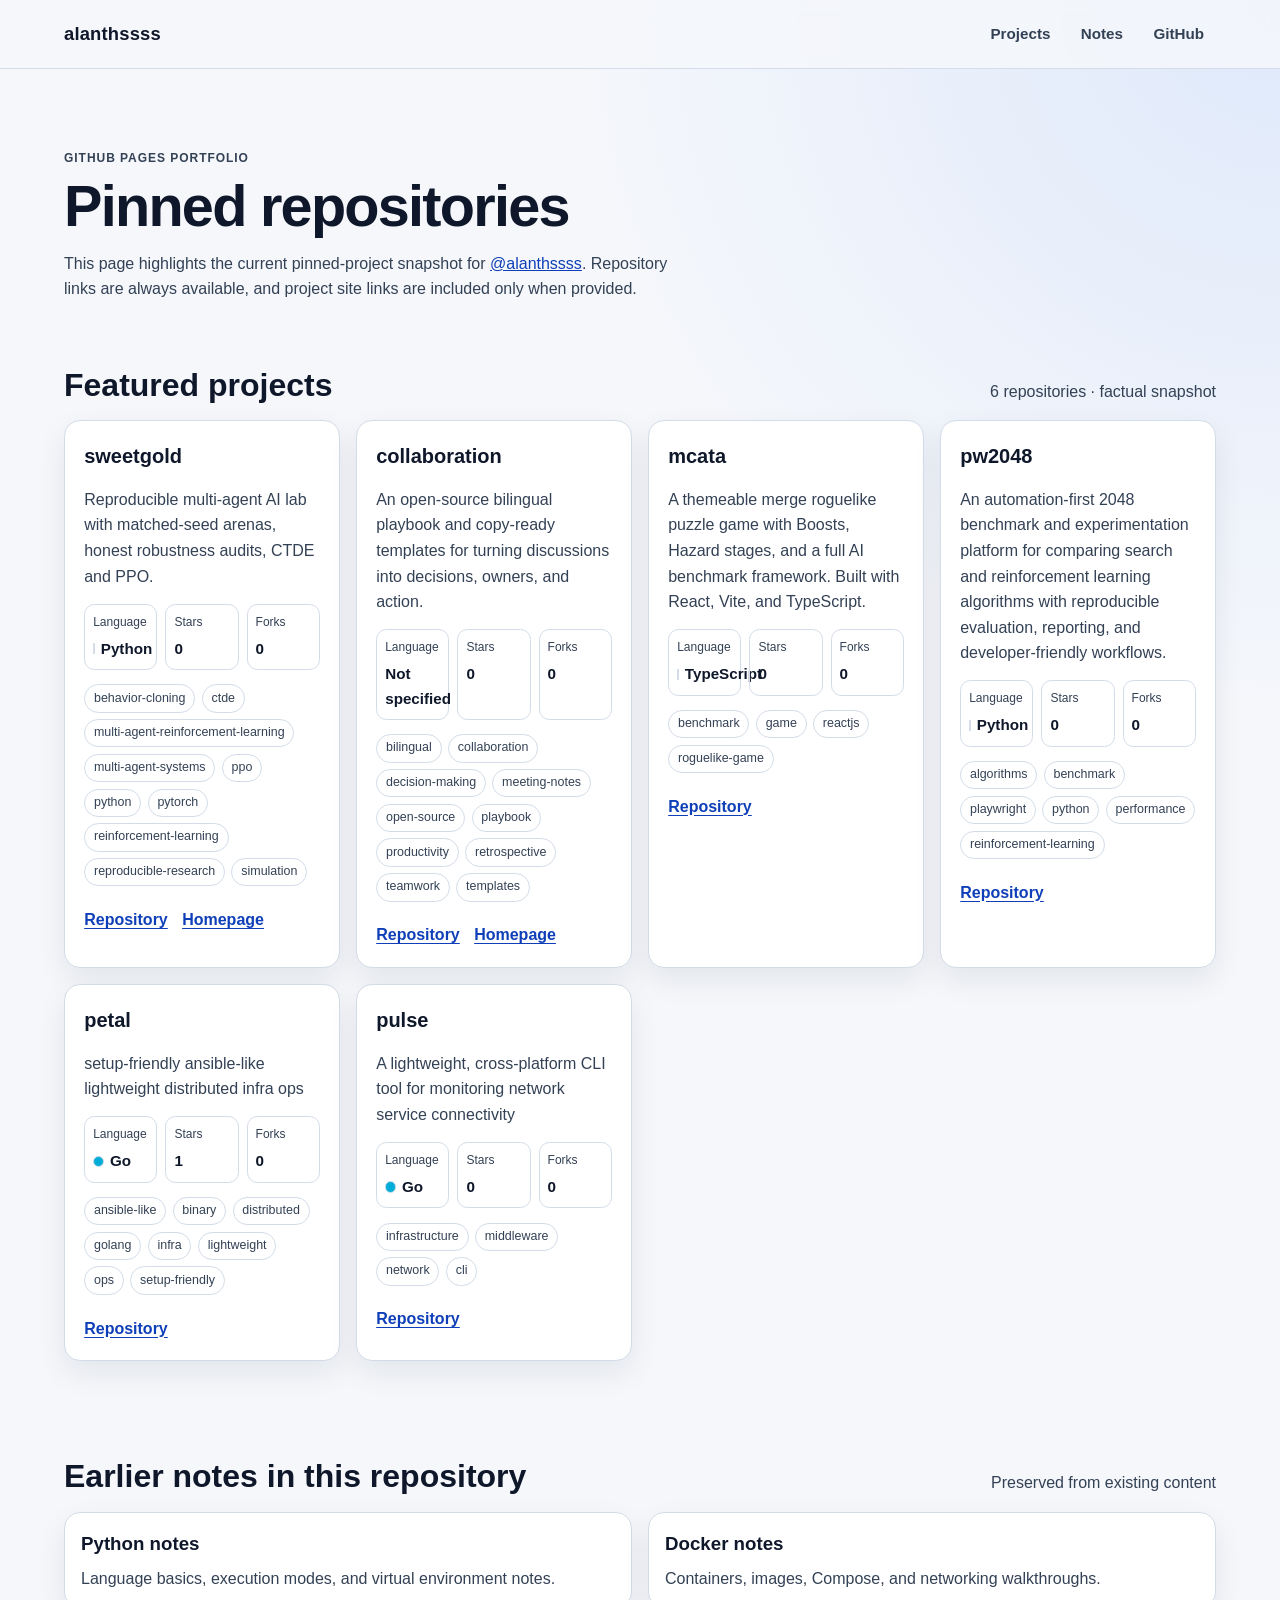
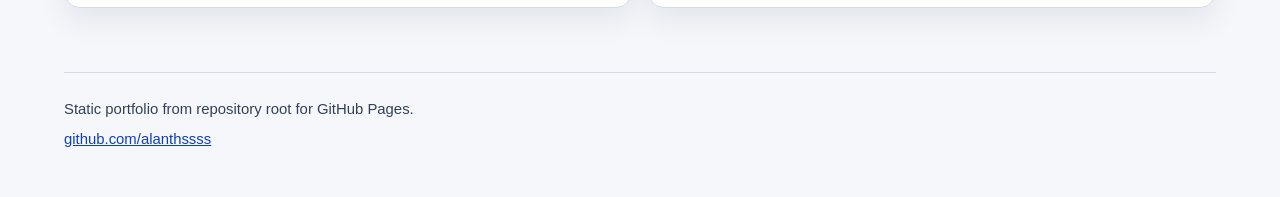
==== commit c3f09746: "Apply review fixes for notes links and language dot contrast Co-authored-by: alanthssss <32271197+al" ====
--- a/index.html
+++ b/index.html
@@ -132,11 +132,11 @@
           <p>Preserved from existing content</p>
         </div>
         <div class="notes-grid">
-          <a href="/python/README.md">
+          <a href="/python/">
             <h3>Python notes</h3>
             <p>Language basics, execution modes, and virtual environment notes.</p>
           </a>
-          <a href="/docker/README.md">
+          <a href="/docker/SUMMARY.html">
             <h3>Docker notes</h3>
             <p>Containers, images, Compose, and networking walkthroughs.</p>
           </a>
--- a/assets/css/home.css
+++ b/assets/css/home.css
@@ -175,7 +175,7 @@
   height: 0.7rem;
   border-radius: 999px;
   background: var(--lang-color, currentColor);
-  border: 1px solid rgba(15, 23, 42, 0.2);
+  border: 1px solid var(--line);
 }
 
 .topics {
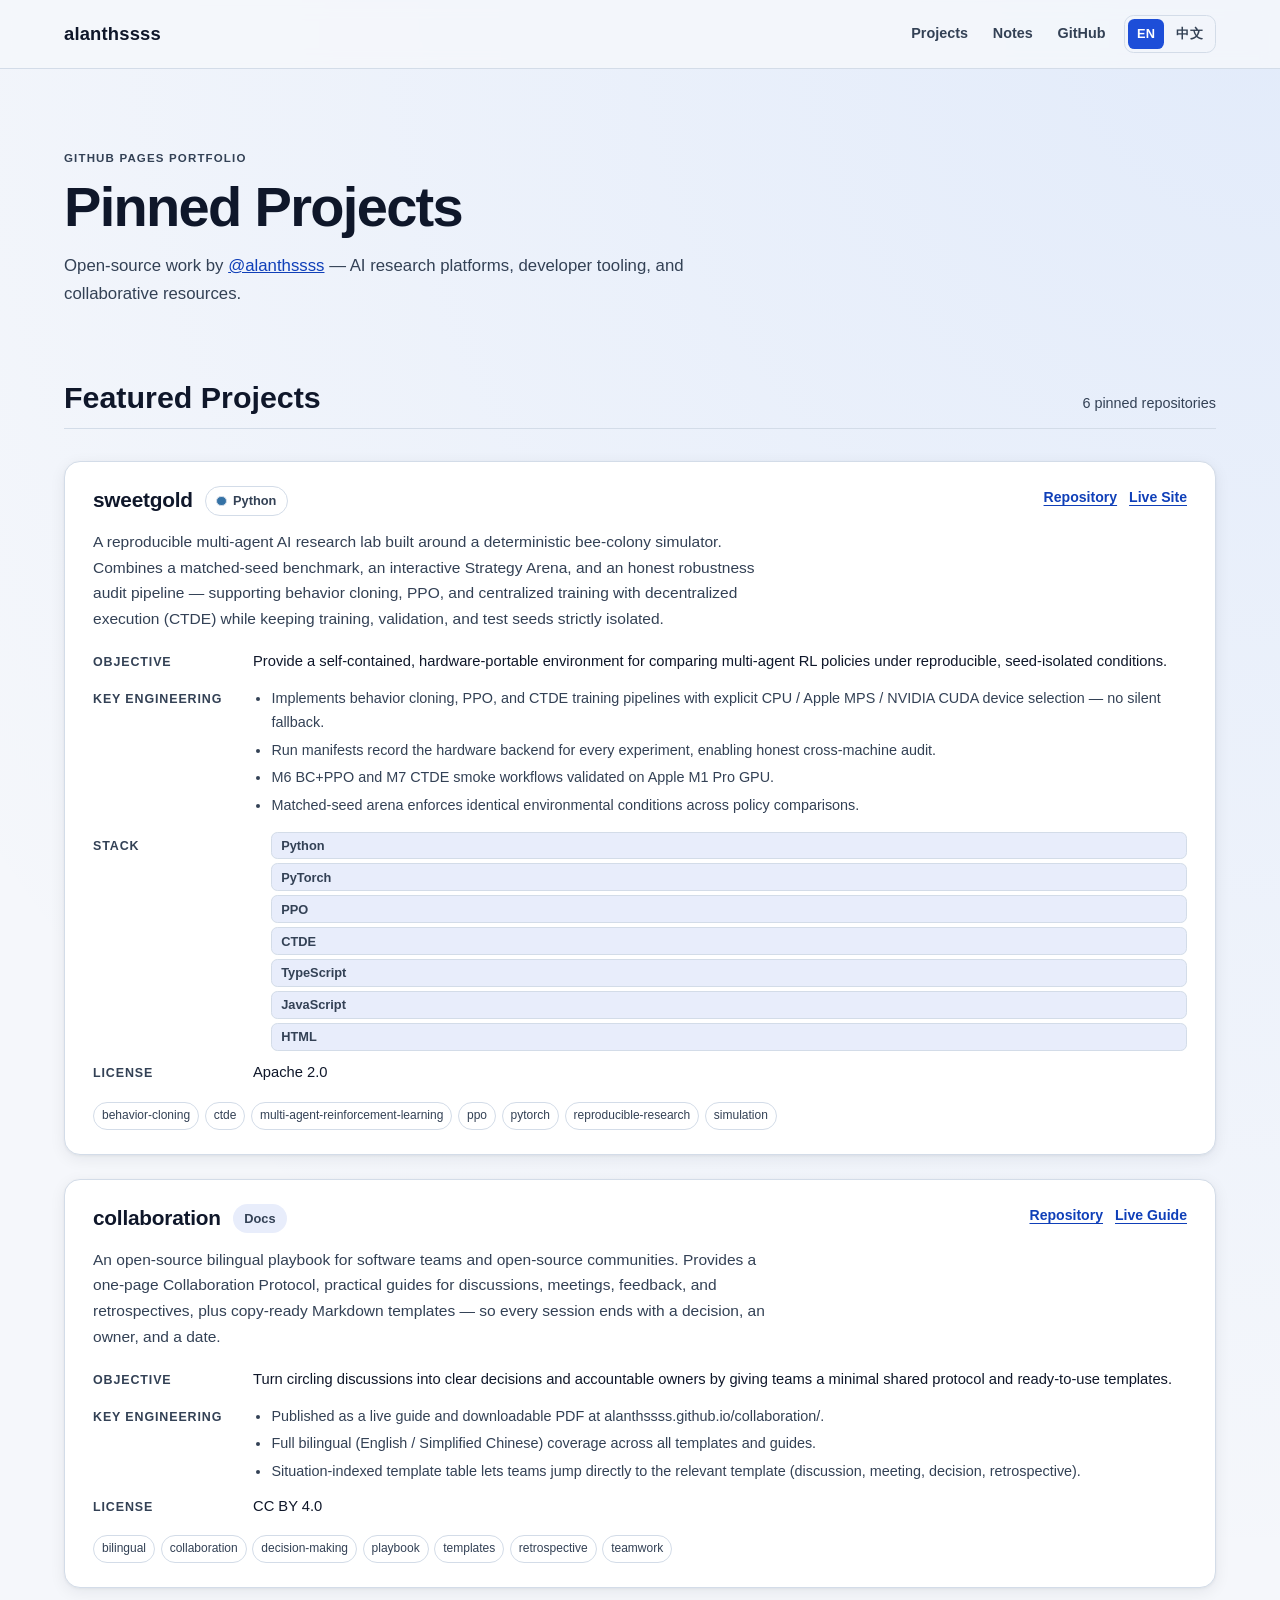
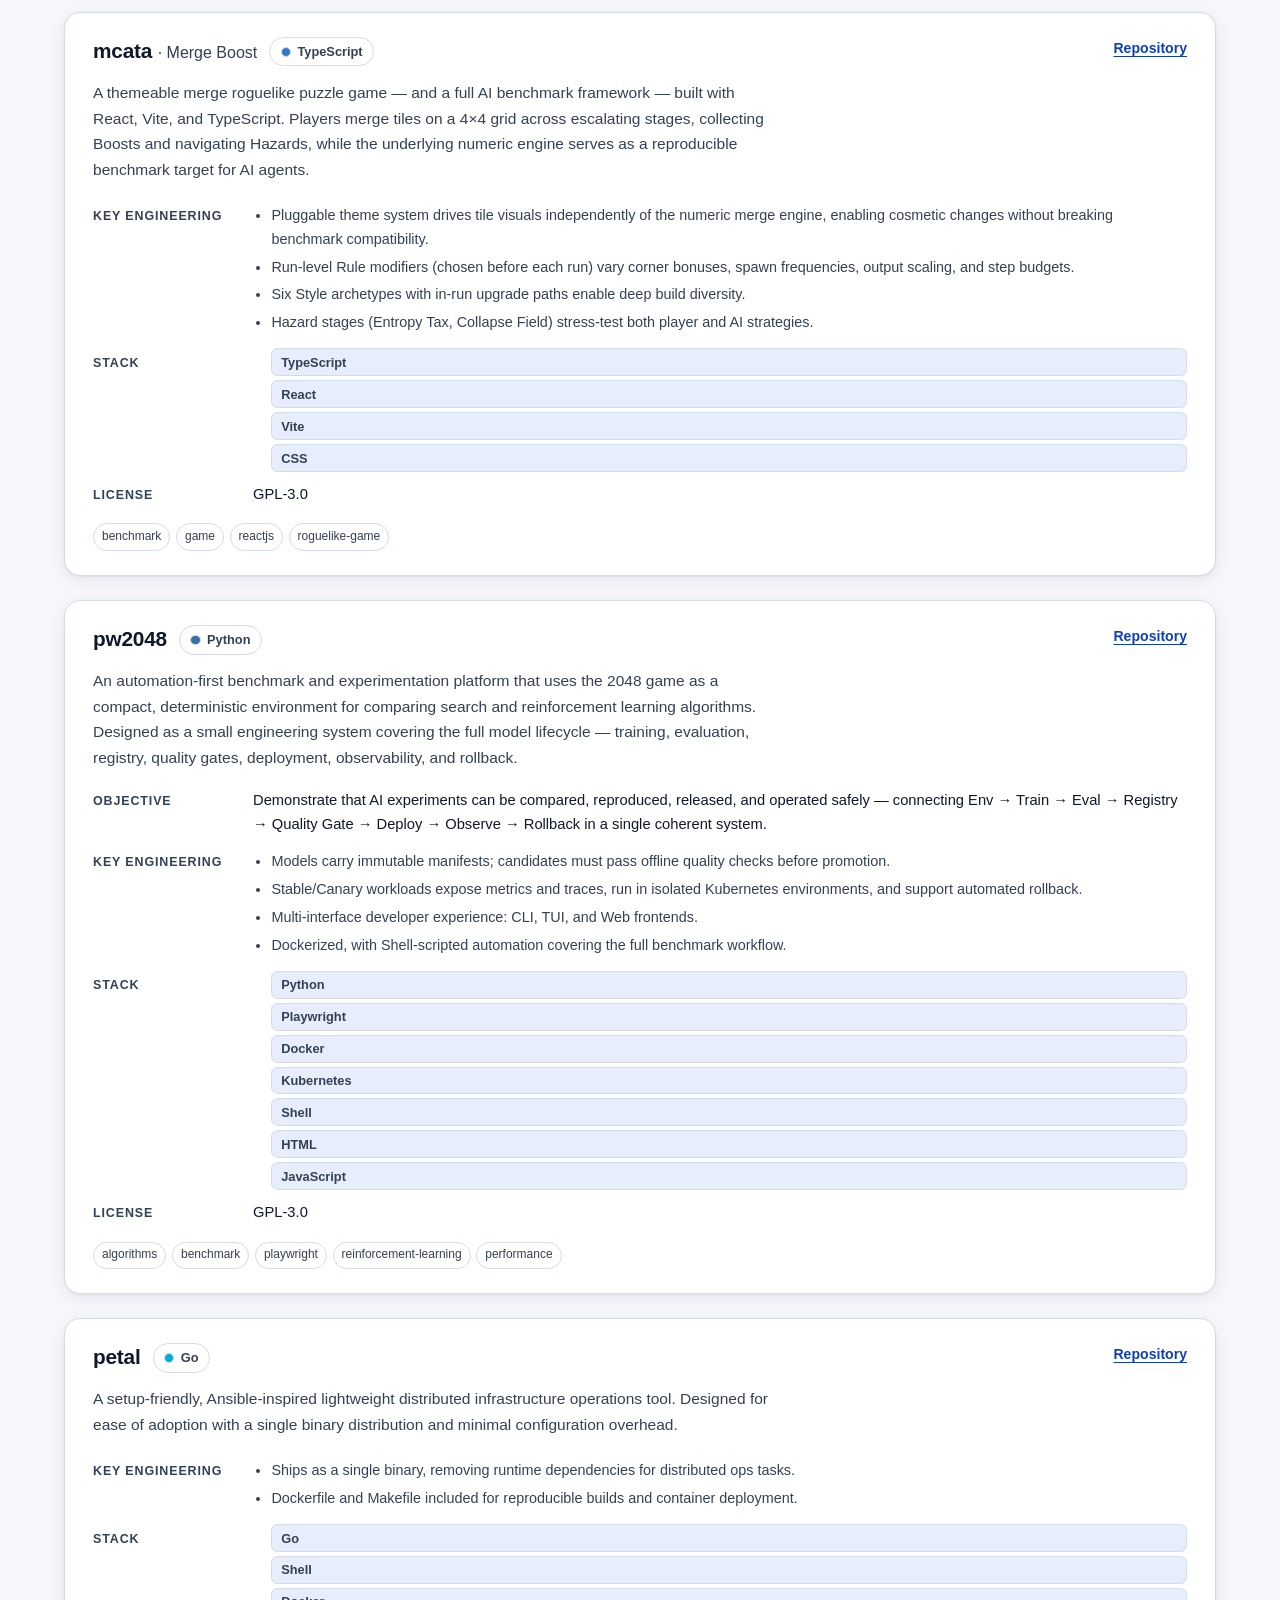
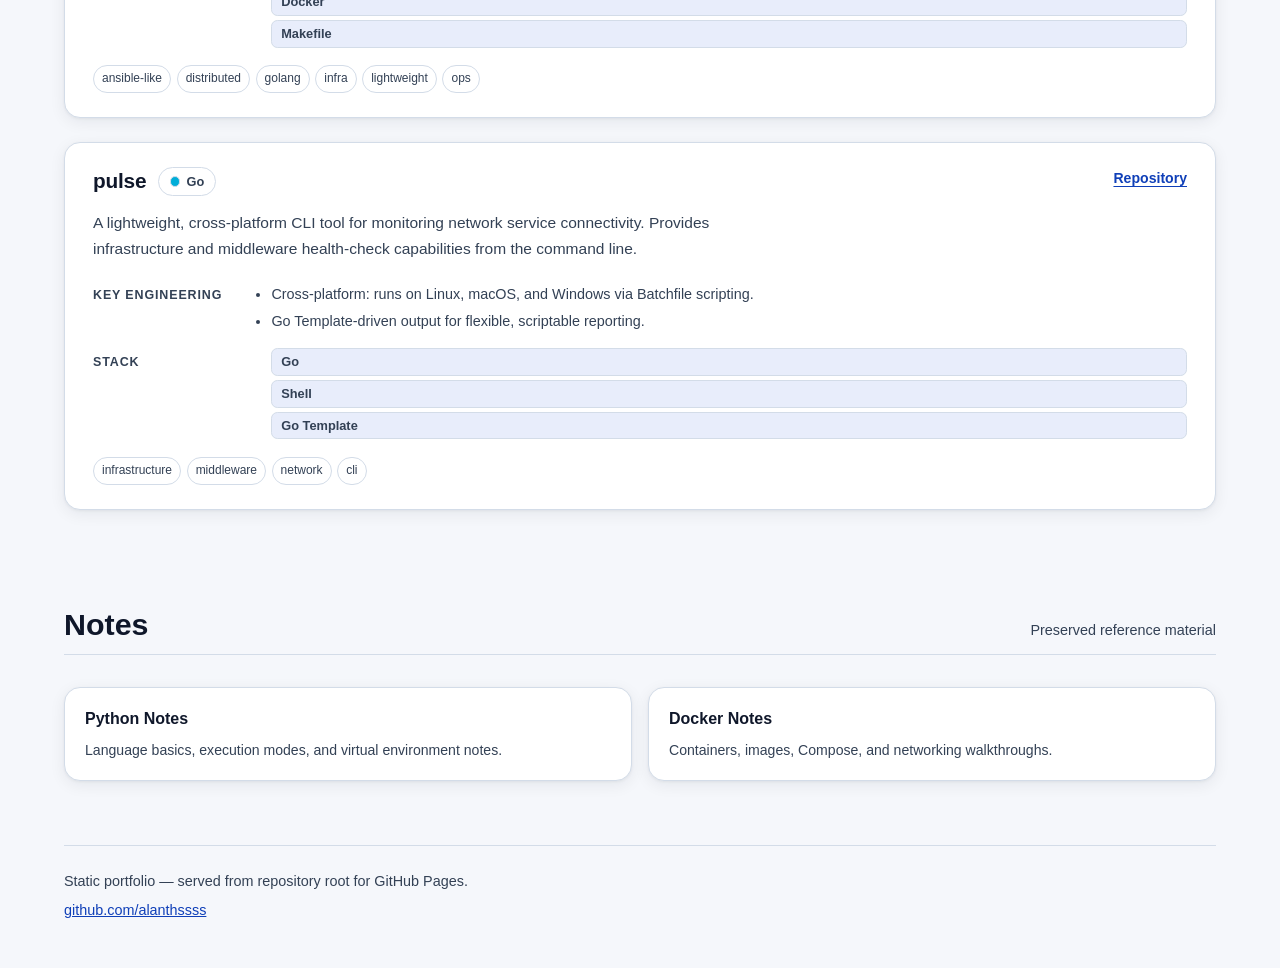
==== commit cbf0c6a2: "feat: bilingual resume-style portfolio with language switcher Co-authored-by: alanthssss <32271197+a" ====
--- a/index.html
+++ b/index.html
@@ -4,149 +4,441 @@
     <meta charset="utf-8">
     <meta name="viewport" content="width=device-width, initial-scale=1">
     <meta name="theme-color" content="#0f172a">
-    <meta name="description" content="Pinned GitHub projects for alanthssss, presented as a responsive static portfolio.">
+    <meta name="description" content="alanthssss — pinned GitHub projects presented as a responsive bilingual portfolio.">
     <meta property="og:title" content="alanthssss · GitHub Portfolio">
-    <meta property="og:description" content="Current pinned repositories with project descriptions, topics, and links.">
+    <meta property="og:description" content="Pinned projects by alanthssss — AI research, tooling, and open-source work.">
     <meta property="og:type" content="website">
     <meta property="og:url" content="https://alanthssss.github.io/">
     <title>alanthssss · GitHub Portfolio</title>
     <link rel="stylesheet" href="/assets/css/home.css">
+    <noscript><style>.lang-zh { display: none !important; }</style></noscript>
   </head>
   <body>
-    <a class="skip-link" href="#main">Skip to main content</a>
+    <a class="skip-link" href="#main">
+      <span class="lang-en">Skip to main content</span>
+      <span class="lang-zh" aria-hidden="true">跳至主要内容</span>
+    </a>
 
     <header class="site-header" id="top">
       <div class="shell header-inner">
         <a class="brand" href="#top" aria-label="Back to top">alanthssss</a>
-        <nav aria-label="Primary" class="main-nav">
-          <a href="#projects">Projects</a>
-          <a href="#notes">Notes</a>
-          <a href="https://github.com/alanthssss">GitHub</a>
-        </nav>
+        <div class="header-right">
+          <nav aria-label="Primary navigation" class="main-nav">
+            <a href="#projects"><span class="lang-en">Projects</span><span class="lang-zh" aria-hidden="true">项目</span></a>
+            <a href="#notes"><span class="lang-en">Notes</span><span class="lang-zh" aria-hidden="true">笔记</span></a>
+            <a href="https://github.com/alanthssss" rel="noopener noreferrer">GitHub</a>
+          </nav>
+          <div class="lang-switcher" role="group" aria-label="Language / 语言">
+            <a href="?lang=en" id="lang-en-btn" class="lang-btn" aria-label="Switch to English" lang="en" hreflang="en">EN</a>
+            <a href="?lang=zh" id="lang-zh-btn" class="lang-btn" aria-label="切换至简体中文" lang="zh-Hans" hreflang="zh-Hans">中文</a>
+          </div>
+        </div>
       </div>
     </header>
 
     <main id="main">
       <section class="hero shell" aria-labelledby="page-title">
-        <p class="eyebrow">GITHUB PAGES PORTFOLIO</p>
-        <h1 id="page-title">Pinned repositories</h1>
-        <p class="hero-text">This page highlights the current pinned-project snapshot for <a href="https://github.com/alanthssss">@alanthssss</a>. Repository links are always available, and project site links are included only when provided.</p>
+        <p class="eyebrow">
+          <span class="lang-en">GITHUB PAGES PORTFOLIO</span>
+          <span class="lang-zh" aria-hidden="true">GitHub Pages 作品集</span>
+        </p>
+        <h1 id="page-title">
+          <span class="lang-en">Pinned Projects</span>
+          <span class="lang-zh" aria-hidden="true">置顶项目</span>
+        </h1>
+        <p class="hero-text">
+          <span class="lang-en">Open-source work by <a href="https://github.com/alanthssss" rel="noopener noreferrer">@alanthssss</a> — AI research platforms, developer tooling, and collaborative resources.</span>
+          <span class="lang-zh" aria-hidden="true"><a href="https://github.com/alanthssss" rel="noopener noreferrer">@alanthssss</a> 的开源作品——涵盖 AI 研究平台、开发工具与协作资源。</span>
+        </p>
       </section>
 
       <section class="shell section" id="projects" aria-labelledby="projects-title">
         <div class="section-head">
-          <h2 id="projects-title">Featured projects</h2>
-          <p>6 repositories · factual snapshot</p>
+          <h2 id="projects-title">
+            <span class="lang-en">Featured Projects</span>
+            <span class="lang-zh" aria-hidden="true">精选项目</span>
+          </h2>
+          <p class="muted">
+            <span class="lang-en">6 pinned repositories</span>
+            <span class="lang-zh" aria-hidden="true">6 个置顶仓库</span>
+          </p>
         </div>
 
-        <div class="project-grid">
-          <article class="project-card" aria-labelledby="project-sweetgold">
-            <h3 id="project-sweetgold">sweetgold</h3>
-            <p>Reproducible multi-agent AI lab with matched-seed arenas, honest robustness audits, CTDE and PPO.</p>
-            <dl class="stats" aria-label="Repository stats">
-              <div><dt>Language</dt><dd><span class="language-dot" style="--lang-color:#3572A5"></span>Python</dd></div>
-              <div><dt>Stars</dt><dd>0</dd></div>
-              <div><dt>Forks</dt><dd>0</dd></div>
-            </dl>
-            <ul class="topics" aria-label="Repository topics">
-              <li>behavior-cloning</li><li>ctde</li><li>multi-agent-reinforcement-learning</li><li>multi-agent-systems</li><li>ppo</li><li>python</li><li>pytorch</li><li>reinforcement-learning</li><li>reproducible-research</li><li>simulation</li>
-            </ul>
-            <p class="card-links"><a href="https://github.com/alanthssss/sweetgold">Repository</a> <a href="https://alanthssss.github.io/sweetgold/">Homepage</a></p>
-          </article>
-
-          <article class="project-card" aria-labelledby="project-collaboration">
-            <h3 id="project-collaboration">collaboration</h3>
-            <p>An open-source bilingual playbook and copy-ready templates for turning discussions into decisions, owners, and action.</p>
-            <dl class="stats" aria-label="Repository stats">
-              <div><dt>Language</dt><dd>Not specified</dd></div>
-              <div><dt>Stars</dt><dd>0</dd></div>
-              <div><dt>Forks</dt><dd>0</dd></div>
-            </dl>
-            <ul class="topics" aria-label="Repository topics">
-              <li>bilingual</li><li>collaboration</li><li>decision-making</li><li>meeting-notes</li><li>open-source</li><li>playbook</li><li>productivity</li><li>retrospective</li><li>teamwork</li><li>templates</li>
-            </ul>
-            <p class="card-links"><a href="https://github.com/alanthssss/collaboration">Repository</a> <a href="https://alanthssss.github.io/collaboration/">Homepage</a></p>
-          </article>
-
-          <article class="project-card" aria-labelledby="project-mcata">
-            <h3 id="project-mcata">mcata</h3>
-            <p>A themeable merge roguelike puzzle game with Boosts, Hazard stages, and a full AI benchmark framework. Built with React, Vite, and TypeScript.</p>
-            <dl class="stats" aria-label="Repository stats">
-              <div><dt>Language</dt><dd><span class="language-dot" style="--lang-color:#3178c6"></span>TypeScript</dd></div>
-              <div><dt>Stars</dt><dd>0</dd></div>
-              <div><dt>Forks</dt><dd>0</dd></div>
-            </dl>
-            <ul class="topics" aria-label="Repository topics">
+        <div class="project-list">
+
+          <!-- ── sweetgold ──────────────────────────────────────── -->
+          <article class="project-entry" aria-labelledby="proj-sweetgold">
+            <div class="entry-head">
+              <div class="entry-title-row">
+                <h3 id="proj-sweetgold" class="entry-name">sweetgold</h3>
+                <span class="lang-badge" style="--lang-color:#3572A5">
+                  <span class="lang-dot"></span>Python
+                </span>
+              </div>
+              <div class="entry-links">
+                <a href="https://github.com/alanthssss/sweetgold" rel="noopener noreferrer">
+                  <span class="lang-en">Repository</span><span class="lang-zh" aria-hidden="true">仓库</span>
+                </a>
+                <a href="https://alanthssss.github.io/sweetgold/" rel="noopener noreferrer">
+                  <span class="lang-en">Live Site</span><span class="lang-zh" aria-hidden="true">在线站点</span>
+                </a>
+              </div>
+            </div>
+
+            <p class="entry-summary">
+              <span class="lang-en">A reproducible multi-agent AI research lab built around a deterministic bee-colony simulator. Combines a matched-seed benchmark, an interactive Strategy Arena, and an honest robustness audit pipeline — supporting behavior cloning, PPO, and centralized training with decentralized execution (CTDE) while keeping training, validation, and test seeds strictly isolated.</span>
+              <span class="lang-zh" aria-hidden="true">一个基于确定性蜂群模拟器的可复现多智能体 AI 研究平台。集成匹配种子基准、交互式策略竞技场和诚实鲁棒性审计流水线，支持行为克隆、PPO 及集中训练-分散执行（CTDE），并严格隔离训练、验证和测试种子。</span>
+            </p>
+
+            <dl class="entry-details">
+              <div class="detail-row">
+                <dt><span class="lang-en">Objective</span><span class="lang-zh" aria-hidden="true">目标</span></dt>
+                <dd>
+                  <span class="lang-en">Provide a self-contained, hardware-portable environment for comparing multi-agent RL policies under reproducible, seed-isolated conditions.</span>
+                  <span class="lang-zh" aria-hidden="true">提供自包含、硬件可移植的环境，用于在可复现、种子隔离条件下对比多智能体强化学习策略。</span>
+                </dd>
+              </div>
+              <div class="detail-row">
+                <dt><span class="lang-en">Key Engineering</span><span class="lang-zh" aria-hidden="true">核心工程</span></dt>
+                <dd>
+                  <ul>
+                    <li><span class="lang-en">Implements behavior cloning, PPO, and CTDE training pipelines with explicit CPU / Apple MPS / NVIDIA CUDA device selection — no silent fallback.</span><span class="lang-zh" aria-hidden="true">实现行为克隆、PPO 及 CTDE 训练流水线，支持显式指定 CPU / Apple MPS / NVIDIA CUDA，杜绝静默回退。</span></li>
+                    <li><span class="lang-en">Run manifests record the hardware backend for every experiment, enabling honest cross-machine audit.</span><span class="lang-zh" aria-hidden="true">运行清单记录每次实验所使用的硬件后端，支持跨机器的诚实审计。</span></li>
+                    <li><span class="lang-en">M6 BC+PPO and M7 CTDE smoke workflows validated on Apple M1 Pro GPU.</span><span class="lang-zh" aria-hidden="true">M6 BC+PPO 与 M7 CTDE 冒烟工作流已在 Apple M1 Pro GPU 上验证通过。</span></li>
+                    <li><span class="lang-en">Matched-seed arena enforces identical environmental conditions across policy comparisons.</span><span class="lang-zh" aria-hidden="true">匹配种子竞技场确保策略对比时环境条件完全一致。</span></li>
+                  </ul>
+                </dd>
+              </div>
+              <div class="detail-row">
+                <dt><span class="lang-en">Stack</span><span class="lang-zh" aria-hidden="true">技术栈</span></dt>
+                <dd><ul class="tag-list"><li>Python</li><li>PyTorch</li><li>PPO</li><li>CTDE</li><li>TypeScript</li><li>JavaScript</li><li>HTML</li></ul></dd>
+              </div>
+              <div class="detail-row">
+                <dt><span class="lang-en">License</span><span class="lang-zh" aria-hidden="true">许可证</span></dt>
+                <dd>Apache 2.0</dd>
+              </div>
+            </dl>
+
+            <ul class="topics" aria-label="Topics">
+              <li>behavior-cloning</li><li>ctde</li><li>multi-agent-reinforcement-learning</li><li>ppo</li><li>pytorch</li><li>reproducible-research</li><li>simulation</li>
+            </ul>
+          </article>
+
+          <!-- ── collaboration ─────────────────────────────────── -->
+          <article class="project-entry" aria-labelledby="proj-collaboration">
+            <div class="entry-head">
+              <div class="entry-title-row">
+                <h3 id="proj-collaboration" class="entry-name">collaboration</h3>
+                <span class="lang-badge no-lang">
+                  <span class="lang-en">Docs</span><span class="lang-zh" aria-hidden="true">文档</span>
+                </span>
+              </div>
+              <div class="entry-links">
+                <a href="https://github.com/alanthssss/collaboration" rel="noopener noreferrer">
+                  <span class="lang-en">Repository</span><span class="lang-zh" aria-hidden="true">仓库</span>
+                </a>
+                <a href="https://alanthssss.github.io/collaboration/" rel="noopener noreferrer">
+                  <span class="lang-en">Live Guide</span><span class="lang-zh" aria-hidden="true">在线指南</span>
+                </a>
+              </div>
+            </div>
+
+            <p class="entry-summary">
+              <span class="lang-en">An open-source bilingual playbook for software teams and open-source communities. Provides a one-page Collaboration Protocol, practical guides for discussions, meetings, feedback, and retrospectives, plus copy-ready Markdown templates — so every session ends with a decision, an owner, and a date.</span>
+              <span class="lang-zh" aria-hidden="true">面向软件团队和开源社区的开源双语协作手册。提供一页式协作约定、涵盖讨论、会议、反馈与复盘的实践方法，以及可直接复制的 Markdown 模板——让每次会话以决定、负责人和日期收尾。</span>
+            </p>
+
+            <dl class="entry-details">
+              <div class="detail-row">
+                <dt><span class="lang-en">Objective</span><span class="lang-zh" aria-hidden="true">目标</span></dt>
+                <dd>
+                  <span class="lang-en">Turn circling discussions into clear decisions and accountable owners by giving teams a minimal shared protocol and ready-to-use templates.</span>
+                  <span class="lang-zh" aria-hidden="true">通过提供最简共识约定和即用模板，将反复循环的讨论转化为明确决定与有担当的负责人。</span>
+                </dd>
+              </div>
+              <div class="detail-row">
+                <dt><span class="lang-en">Key Engineering</span><span class="lang-zh" aria-hidden="true">核心工程</span></dt>
+                <dd>
+                  <ul>
+                    <li><span class="lang-en">Published as a live guide and downloadable PDF at alanthssss.github.io/collaboration/.</span><span class="lang-zh" aria-hidden="true">以在线指南和可下载 PDF 的形式发布于 alanthssss.github.io/collaboration/。</span></li>
+                    <li><span class="lang-en">Full bilingual (English / Simplified Chinese) coverage across all templates and guides.</span><span class="lang-zh" aria-hidden="true">所有模板与指南均提供完整的英文 / 简体中文双语版本。</span></li>
+                    <li><span class="lang-en">Situation-indexed template table lets teams jump directly to the relevant template (discussion, meeting, decision, retrospective).</span><span class="lang-zh" aria-hidden="true">按场景索引的模板表，帮助团队快速定位所需模板（讨论、会议、决策、复盘）。</span></li>
+                  </ul>
+                </dd>
+              </div>
+              <div class="detail-row">
+                <dt><span class="lang-en">License</span><span class="lang-zh" aria-hidden="true">许可证</span></dt>
+                <dd>CC BY 4.0</dd>
+              </div>
+            </dl>
+
+            <ul class="topics" aria-label="Topics">
+              <li>bilingual</li><li>collaboration</li><li>decision-making</li><li>playbook</li><li>templates</li><li>retrospective</li><li>teamwork</li>
+            </ul>
+          </article>
+
+          <!-- ── mcata ─────────────────────────────────────────── -->
+          <article class="project-entry" aria-labelledby="proj-mcata">
+            <div class="entry-head">
+              <div class="entry-title-row">
+                <h3 id="proj-mcata" class="entry-name">mcata <span class="entry-subtitle">· Merge Boost</span></h3>
+                <span class="lang-badge" style="--lang-color:#3178c6">
+                  <span class="lang-dot"></span>TypeScript
+                </span>
+              </div>
+              <div class="entry-links">
+                <a href="https://github.com/alanthssss/mcata" rel="noopener noreferrer">
+                  <span class="lang-en">Repository</span><span class="lang-zh" aria-hidden="true">仓库</span>
+                </a>
+              </div>
+            </div>
+
+            <p class="entry-summary">
+              <span class="lang-en">A themeable merge roguelike puzzle game — and a full AI benchmark framework — built with React, Vite, and TypeScript. Players merge tiles on a 4×4 grid across escalating stages, collecting Boosts and navigating Hazards, while the underlying numeric engine serves as a reproducible benchmark target for AI agents.</span>
+              <span class="lang-zh" aria-hidden="true">一款可换肤的合并 Roguelike 益智游戏，同时内置完整 AI 基准框架，基于 React、Vite 和 TypeScript 构建。玩家在 4×4 网格上合并方块，经历逐渐升级的关卡、收集 Boost 并应对 Hazard；底层数值引擎作为可复现的 AI 基准目标。</span>
+            </p>
+
+            <dl class="entry-details">
+              <div class="detail-row">
+                <dt><span class="lang-en">Key Engineering</span><span class="lang-zh" aria-hidden="true">核心工程</span></dt>
+                <dd>
+                  <ul>
+                    <li><span class="lang-en">Pluggable theme system drives tile visuals independently of the numeric merge engine, enabling cosmetic changes without breaking benchmark compatibility.</span><span class="lang-zh" aria-hidden="true">可插拔主题系统独立于数值合并引擎驱动方块视觉，支持外观变更而不影响基准兼容性。</span></li>
+                    <li><span class="lang-en">Run-level Rule modifiers (chosen before each run) vary corner bonuses, spawn frequencies, output scaling, and step budgets.</span><span class="lang-zh" aria-hidden="true">每局开始前可选的规则修改器，调整角落奖励、生成频率、产出缩放和步数预算。</span></li>
+                    <li><span class="lang-en">Six Style archetypes with in-run upgrade paths enable deep build diversity.</span><span class="lang-zh" aria-hidden="true">六种流派各有局内升级路径，支持丰富的构建多样性。</span></li>
+                    <li><span class="lang-en">Hazard stages (Entropy Tax, Collapse Field) stress-test both player and AI strategies.</span><span class="lang-zh" aria-hidden="true">Hazard 关卡（熵税、崩溃场）对玩家和 AI 策略均构成压力测试。</span></li>
+                  </ul>
+                </dd>
+              </div>
+              <div class="detail-row">
+                <dt><span class="lang-en">Stack</span><span class="lang-zh" aria-hidden="true">技术栈</span></dt>
+                <dd><ul class="tag-list"><li>TypeScript</li><li>React</li><li>Vite</li><li>CSS</li></ul></dd>
+              </div>
+              <div class="detail-row">
+                <dt><span class="lang-en">License</span><span class="lang-zh" aria-hidden="true">许可证</span></dt>
+                <dd>GPL-3.0</dd>
+              </div>
+            </dl>
+
+            <ul class="topics" aria-label="Topics">
               <li>benchmark</li><li>game</li><li>reactjs</li><li>roguelike-game</li>
             </ul>
-            <p class="card-links"><a href="https://github.com/alanthssss/mcata">Repository</a></p>
-          </article>
-
-          <article class="project-card" aria-labelledby="project-pw2048">
-            <h3 id="project-pw2048">pw2048</h3>
-            <p>An automation-first 2048 benchmark and experimentation platform for comparing search and reinforcement learning algorithms with reproducible evaluation, reporting, and developer-friendly workflows.</p>
-            <dl class="stats" aria-label="Repository stats">
-              <div><dt>Language</dt><dd><span class="language-dot" style="--lang-color:#3572A5"></span>Python</dd></div>
-              <div><dt>Stars</dt><dd>0</dd></div>
-              <div><dt>Forks</dt><dd>0</dd></div>
-            </dl>
-            <ul class="topics" aria-label="Repository topics">
-              <li>algorithms</li><li>benchmark</li><li>playwright</li><li>python</li><li>performance</li><li>reinforcement-learning</li>
-            </ul>
-            <p class="card-links"><a href="https://github.com/alanthssss/pw2048">Repository</a></p>
-          </article>
-
-          <article class="project-card" aria-labelledby="project-petal">
-            <h3 id="project-petal">petal</h3>
-            <p>setup-friendly ansible-like lightweight distributed infra ops</p>
-            <dl class="stats" aria-label="Repository stats">
-              <div><dt>Language</dt><dd><span class="language-dot" style="--lang-color:#00ADD8"></span>Go</dd></div>
-              <div><dt>Stars</dt><dd>1</dd></div>
-              <div><dt>Forks</dt><dd>0</dd></div>
-            </dl>
-            <ul class="topics" aria-label="Repository topics">
-              <li>ansible-like</li><li>binary</li><li>distributed</li><li>golang</li><li>infra</li><li>lightweight</li><li>ops</li><li>setup-friendly</li>
-            </ul>
-            <p class="card-links"><a href="https://github.com/keyscome/petal">Repository</a></p>
-          </article>
-
-          <article class="project-card" aria-labelledby="project-pulse">
-            <h3 id="project-pulse">pulse</h3>
-            <p>A lightweight, cross-platform CLI tool for monitoring network service connectivity</p>
-            <dl class="stats" aria-label="Repository stats">
-              <div><dt>Language</dt><dd><span class="language-dot" style="--lang-color:#00ADD8"></span>Go</dd></div>
-              <div><dt>Stars</dt><dd>0</dd></div>
-              <div><dt>Forks</dt><dd>0</dd></div>
-            </dl>
-            <ul class="topics" aria-label="Repository topics">
+          </article>
+
+          <!-- ── pw2048 ─────────────────────────────────────────── -->
+          <article class="project-entry" aria-labelledby="proj-pw2048">
+            <div class="entry-head">
+              <div class="entry-title-row">
+                <h3 id="proj-pw2048" class="entry-name">pw2048</h3>
+                <span class="lang-badge" style="--lang-color:#3572A5">
+                  <span class="lang-dot"></span>Python
+                </span>
+              </div>
+              <div class="entry-links">
+                <a href="https://github.com/alanthssss/pw2048" rel="noopener noreferrer">
+                  <span class="lang-en">Repository</span><span class="lang-zh" aria-hidden="true">仓库</span>
+                </a>
+              </div>
+            </div>
+
+            <p class="entry-summary">
+              <span class="lang-en">An automation-first benchmark and experimentation platform that uses the 2048 game as a compact, deterministic environment for comparing search and reinforcement learning algorithms. Designed as a small engineering system covering the full model lifecycle — training, evaluation, registry, quality gates, deployment, observability, and rollback.</span>
+              <span class="lang-zh" aria-hidden="true">以 2048 游戏为紧凑确定性环境，用于对比搜索算法与强化学习算法的自动化优先基准与实验平台。系统覆盖完整模型生命周期：训练、评估、注册、质量门控、部署、可观测性与回滚。</span>
+            </p>
+
+            <dl class="entry-details">
+              <div class="detail-row">
+                <dt><span class="lang-en">Objective</span><span class="lang-zh" aria-hidden="true">目标</span></dt>
+                <dd>
+                  <span class="lang-en">Demonstrate that AI experiments can be compared, reproduced, released, and operated safely — connecting Env → Train → Eval → Registry → Quality Gate → Deploy → Observe → Rollback in a single coherent system.</span>
+                  <span class="lang-zh" aria-hidden="true">证明 AI 实验可安全比较、复现、发布与运维——将 Env → Train → Eval → Registry → Quality Gate → Deploy → Observe → Rollback 串联为单一连贯系统。</span>
+                </dd>
+              </div>
+              <div class="detail-row">
+                <dt><span class="lang-en">Key Engineering</span><span class="lang-zh" aria-hidden="true">核心工程</span></dt>
+                <dd>
+                  <ul>
+                    <li><span class="lang-en">Models carry immutable manifests; candidates must pass offline quality checks before promotion.</span><span class="lang-zh" aria-hidden="true">模型附带不可变清单；候选模型须通过离线质量检查后方可晋升。</span></li>
+                    <li><span class="lang-en">Stable/Canary workloads expose metrics and traces, run in isolated Kubernetes environments, and support automated rollback.</span><span class="lang-zh" aria-hidden="true">Stable / Canary 工作负载暴露指标与追踪数据，运行于隔离的 Kubernetes 环境，支持自动回滚。</span></li>
+                    <li><span class="lang-en">Multi-interface developer experience: CLI, TUI, and Web frontends.</span><span class="lang-zh" aria-hidden="true">多界面开发体验：CLI、TUI 和 Web 前端。</span></li>
+                    <li><span class="lang-en">Dockerized, with Shell-scripted automation covering the full benchmark workflow.</span><span class="lang-zh" aria-hidden="true">已 Docker 化，Shell 脚本自动化覆盖完整基准工作流。</span></li>
+                  </ul>
+                </dd>
+              </div>
+              <div class="detail-row">
+                <dt><span class="lang-en">Stack</span><span class="lang-zh" aria-hidden="true">技术栈</span></dt>
+                <dd><ul class="tag-list"><li>Python</li><li>Playwright</li><li>Docker</li><li>Kubernetes</li><li>Shell</li><li>HTML</li><li>JavaScript</li></ul></dd>
+              </div>
+              <div class="detail-row">
+                <dt><span class="lang-en">License</span><span class="lang-zh" aria-hidden="true">许可证</span></dt>
+                <dd>GPL-3.0</dd>
+              </div>
+            </dl>
+
+            <ul class="topics" aria-label="Topics">
+              <li>algorithms</li><li>benchmark</li><li>playwright</li><li>reinforcement-learning</li><li>performance</li>
+            </ul>
+          </article>
+
+          <!-- ── petal ─────────────────────────────────────────── -->
+          <article class="project-entry" aria-labelledby="proj-petal">
+            <div class="entry-head">
+              <div class="entry-title-row">
+                <h3 id="proj-petal" class="entry-name">petal</h3>
+                <span class="lang-badge" style="--lang-color:#00ADD8">
+                  <span class="lang-dot"></span>Go
+                </span>
+              </div>
+              <div class="entry-links">
+                <a href="https://github.com/keyscome/petal" rel="noopener noreferrer">
+                  <span class="lang-en">Repository</span><span class="lang-zh" aria-hidden="true">仓库</span>
+                </a>
+              </div>
+            </div>
+
+            <p class="entry-summary">
+              <span class="lang-en">A setup-friendly, Ansible-inspired lightweight distributed infrastructure operations tool. Designed for ease of adoption with a single binary distribution and minimal configuration overhead.</span>
+              <span class="lang-zh" aria-hidden="true">一款易于上手、受 Ansible 启发的轻量分布式基础设施运维工具。以单一二进制分发，配置开销极小，降低采用门槛。</span>
+            </p>
+
+            <dl class="entry-details">
+              <div class="detail-row">
+                <dt><span class="lang-en">Key Engineering</span><span class="lang-zh" aria-hidden="true">核心工程</span></dt>
+                <dd>
+                  <ul>
+                    <li><span class="lang-en">Ships as a single binary, removing runtime dependencies for distributed ops tasks.</span><span class="lang-zh" aria-hidden="true">以单一二进制交付，消除分布式运维任务的运行时依赖。</span></li>
+                    <li><span class="lang-en">Dockerfile and Makefile included for reproducible builds and container deployment.</span><span class="lang-zh" aria-hidden="true">包含 Dockerfile 和 Makefile，支持可复现构建与容器部署。</span></li>
+                  </ul>
+                </dd>
+              </div>
+              <div class="detail-row">
+                <dt><span class="lang-en">Stack</span><span class="lang-zh" aria-hidden="true">技术栈</span></dt>
+                <dd><ul class="tag-list"><li>Go</li><li>Shell</li><li>Docker</li><li>Makefile</li></ul></dd>
+              </div>
+            </dl>
+
+            <ul class="topics" aria-label="Topics">
+              <li>ansible-like</li><li>distributed</li><li>golang</li><li>infra</li><li>lightweight</li><li>ops</li>
+            </ul>
+          </article>
+
+          <!-- ── pulse ─────────────────────────────────────────── -->
+          <article class="project-entry" aria-labelledby="proj-pulse">
+            <div class="entry-head">
+              <div class="entry-title-row">
+                <h3 id="proj-pulse" class="entry-name">pulse</h3>
+                <span class="lang-badge" style="--lang-color:#00ADD8">
+                  <span class="lang-dot"></span>Go
+                </span>
+              </div>
+              <div class="entry-links">
+                <a href="https://github.com/keyscome/pulse" rel="noopener noreferrer">
+                  <span class="lang-en">Repository</span><span class="lang-zh" aria-hidden="true">仓库</span>
+                </a>
+              </div>
+            </div>
+
+            <p class="entry-summary">
+              <span class="lang-en">A lightweight, cross-platform CLI tool for monitoring network service connectivity. Provides infrastructure and middleware health-check capabilities from the command line.</span>
+              <span class="lang-zh" aria-hidden="true">一款轻量跨平台 CLI 工具，用于监控网络服务连通性，提供基础设施和中间件健康检查能力。</span>
+            </p>
+
+            <dl class="entry-details">
+              <div class="detail-row">
+                <dt><span class="lang-en">Key Engineering</span><span class="lang-zh" aria-hidden="true">核心工程</span></dt>
+                <dd>
+                  <ul>
+                    <li><span class="lang-en">Cross-platform: runs on Linux, macOS, and Windows via Batchfile scripting.</span><span class="lang-zh" aria-hidden="true">跨平台：通过 Batchfile 脚本支持 Linux、macOS 和 Windows。</span></li>
+                    <li><span class="lang-en">Go Template-driven output for flexible, scriptable reporting.</span><span class="lang-zh" aria-hidden="true">Go Template 驱动输出，支持灵活的脚本化报告。</span></li>
+                  </ul>
+                </dd>
+              </div>
+              <div class="detail-row">
+                <dt><span class="lang-en">Stack</span><span class="lang-zh" aria-hidden="true">技术栈</span></dt>
+                <dd><ul class="tag-list"><li>Go</li><li>Shell</li><li>Go Template</li></ul></dd>
+              </div>
+            </dl>
+
+            <ul class="topics" aria-label="Topics">
               <li>infrastructure</li><li>middleware</li><li>network</li><li>cli</li>
             </ul>
-            <p class="card-links"><a href="https://github.com/keyscome/pulse">Repository</a></p>
-          </article>
+          </article>
+
         </div>
       </section>
 
       <section class="shell section notes" id="notes" aria-labelledby="notes-title">
         <div class="section-head">
-          <h2 id="notes-title">Earlier notes in this repository</h2>
-          <p>Preserved from existing content</p>
+          <h2 id="notes-title">
+            <span class="lang-en">Notes</span>
+            <span class="lang-zh" aria-hidden="true">技术笔记</span>
+          </h2>
+          <p class="muted">
+            <span class="lang-en">Preserved reference material</span>
+            <span class="lang-zh" aria-hidden="true">既有参考资料</span>
+          </p>
         </div>
         <div class="notes-grid">
           <a href="/python/">
-            <h3>Python notes</h3>
-            <p>Language basics, execution modes, and virtual environment notes.</p>
+            <h3><span class="lang-en">Python Notes</span><span class="lang-zh" aria-hidden="true">Python 笔记</span></h3>
+            <p><span class="lang-en">Language basics, execution modes, and virtual environment notes.</span><span class="lang-zh" aria-hidden="true">语言基础、执行模式与虚拟环境笔记。</span></p>
           </a>
           <a href="/docker/SUMMARY.html">
-            <h3>Docker notes</h3>
-            <p>Containers, images, Compose, and networking walkthroughs.</p>
+            <h3><span class="lang-en">Docker Notes</span><span class="lang-zh" aria-hidden="true">Docker 笔记</span></h3>
+            <p><span class="lang-en">Containers, images, Compose, and networking walkthroughs.</span><span class="lang-zh" aria-hidden="true">容器、镜像、Compose 及网络配置演练。</span></p>
           </a>
         </div>
       </section>
     </main>
 
     <footer class="shell site-footer">
-      <p>Static portfolio from repository root for GitHub Pages.</p>
-      <p><a href="https://github.com/alanthssss">github.com/alanthssss</a></p>
+      <p>
+        <span class="lang-en">Static portfolio — served from repository root for GitHub Pages.</span>
+        <span class="lang-zh" aria-hidden="true">静态作品集——直接从仓库根目录发布至 GitHub Pages。</span>
+      </p>
+      <p><a href="https://github.com/alanthssss" rel="noopener noreferrer">github.com/alanthssss</a></p>
     </footer>
+
+    <script>
+      (function () {
+        var stored = localStorage.getItem('lang');
+        var param = new URLSearchParams(location.search).get('lang');
+        var lang = (param === 'zh' || param === 'en') ? param : (stored || 'en');
+        if (param && param !== stored) localStorage.setItem('lang', lang);
+
+        function applyLang(l) {
+          document.documentElement.lang = l === 'zh' ? 'zh-Hans' : 'en';
+          var enEls = document.querySelectorAll('.lang-en');
+          var zhEls = document.querySelectorAll('.lang-zh');
+          for (var i = 0; i < enEls.length; i++) {
+            enEls[i].hidden = (l === 'zh');
+            enEls[i].removeAttribute('aria-hidden');
+            if (l === 'zh') enEls[i].setAttribute('aria-hidden', 'true');
+          }
+          for (var j = 0; j < zhEls.length; j++) {
+            zhEls[j].hidden = (l === 'en');
+            zhEls[j].removeAttribute('aria-hidden');
+            if (l === 'en') zhEls[j].setAttribute('aria-hidden', 'true');
+          }
+          var enBtn = document.getElementById('lang-en-btn');
+          var zhBtn = document.getElementById('lang-zh-btn');
+          if (enBtn) enBtn.setAttribute('aria-current', l === 'en' ? 'true' : 'false');
+          if (zhBtn) zhBtn.setAttribute('aria-current', l === 'zh' ? 'true' : 'false');
+        }
+
+        applyLang(lang);
+
+        document.getElementById('lang-en-btn').addEventListener('click', function (e) {
+          e.preventDefault();
+          localStorage.setItem('lang', 'en');
+          applyLang('en');
+        });
+        document.getElementById('lang-zh-btn').addEventListener('click', function (e) {
+          e.preventDefault();
+          localStorage.setItem('lang', 'zh');
+          applyLang('zh');
+        });
+      })();
+    </script>
   </body>
 </html>
--- a/assets/css/home.css
+++ b/assets/css/home.css
@@ -7,7 +7,10 @@
   --line: #d3dce8;
   --focus: #0b5fff;
   --link: #0f3fb8;
-  --shadow: 0 12px 30px rgba(15, 23, 42, 0.08);
+  --accent: #1d4ed8;
+  --tag-bg: color-mix(in srgb, var(--accent) 10%, var(--surface));
+  --shadow: 0 4px 16px rgba(15, 23, 42, 0.07), 0 1px 3px rgba(15, 23, 42, 0.05);
+  --shadow-hover: 0 8px 28px rgba(15, 23, 42, 0.12), 0 2px 6px rgba(15, 23, 42, 0.07);
   --radius: 1rem;
   --max-width: 72rem;
 }
@@ -21,7 +24,10 @@
     --line: #2d3b54;
     --focus: #78a6ff;
     --link: #a7c2ff;
-    --shadow: 0 16px 36px rgba(0, 0, 0, 0.35);
+    --accent: #60a5fa;
+    --tag-bg: color-mix(in srgb, var(--accent) 12%, var(--surface));
+    --shadow: 0 4px 16px rgba(0, 0, 0, 0.3), 0 1px 4px rgba(0, 0, 0, 0.2);
+    --shadow-hover: 0 8px 32px rgba(0, 0, 0, 0.4), 0 2px 8px rgba(0, 0, 0, 0.25);
   }
 }
 
@@ -30,8 +36,8 @@
 body {
   margin: 0;
   font-family: Inter, "Segoe UI", Roboto, Helvetica, Arial, sans-serif;
-  line-height: 1.6;
-  background: radial-gradient(circle at top right, rgba(60, 130, 245, 0.12), transparent 32%), var(--bg);
+  line-height: 1.65;
+  background: radial-gradient(circle at top right, rgba(60, 130, 245, 0.1), transparent 36%), var(--bg);
   color: var(--text);
 }
 
@@ -40,6 +46,7 @@
   margin-inline: auto;
 }
 
+/* ── Skip link ── */
 .skip-link {
   position: absolute;
   left: -9999px;
@@ -48,18 +55,20 @@
   color: #fff;
   padding: 0.75rem 1rem;
   border-radius: 0.5rem;
-}
-
+  font-weight: 600;
+  text-decoration: none;
+}
 .skip-link:focus-visible {
   left: 1rem;
   top: 1rem;
   z-index: 100;
 }
 
+/* ── Header ── */
 .site-header {
   border-bottom: 1px solid var(--line);
   background: color-mix(in srgb, var(--bg) 85%, transparent);
-  backdrop-filter: blur(6px);
+  backdrop-filter: blur(8px);
   position: sticky;
   top: 0;
   z-index: 10;
@@ -71,6 +80,13 @@
   align-items: center;
   justify-content: space-between;
   gap: 1rem;
+}
+
+.header-right {
+  display: flex;
+  align-items: center;
+  gap: 0.5rem;
+  flex-wrap: wrap;
 }
 
 .brand {
@@ -83,7 +99,7 @@
 
 .main-nav {
   display: flex;
-  gap: 0.4rem;
+  gap: 0.25rem;
   flex-wrap: wrap;
 }
 
@@ -91,124 +107,243 @@
   text-decoration: none;
   color: var(--muted);
   font-weight: 600;
-  font-size: 0.95rem;
-  padding: 0.5rem 0.75rem;
+  font-size: 0.9rem;
+  padding: 0.45rem 0.65rem;
   border-radius: 0.5rem;
-}
-
+  transition: background 0.15s, color 0.15s;
+}
 .main-nav a:hover { color: var(--text); background: color-mix(in srgb, var(--surface) 75%, transparent); }
 
-.hero { padding: clamp(2.5rem, 7vw, 5rem) 0 2rem; }
-.eyebrow { margin: 0; font-weight: 700; color: var(--muted); letter-spacing: 0.08em; font-size: 0.75rem; }
-h1 { margin: 0.4rem 0 0.8rem; font-size: clamp(2rem, 6vw, 3.6rem); line-height: 1.1; letter-spacing: -0.03em; }
-.hero-text { max-width: 70ch; margin: 0; color: var(--muted); }
+/* ── Language switcher ── */
+.lang-switcher {
+  display: flex;
+  gap: 0.2rem;
+  border: 1px solid var(--line);
+  border-radius: 0.6rem;
+  padding: 0.2rem;
+}
+
+.lang-btn {
+  text-decoration: none;
+  color: var(--muted);
+  font-weight: 700;
+  font-size: 0.8rem;
+  padding: 0.25rem 0.55rem;
+  border-radius: 0.4rem;
+  transition: background 0.12s, color 0.12s;
+  letter-spacing: 0.03em;
+}
+.lang-btn:hover { color: var(--text); background: color-mix(in srgb, var(--surface) 75%, transparent); }
+.lang-btn[aria-current="true"] {
+  background: var(--accent);
+  color: #fff;
+}
+
+/* ── Hero ── */
+.hero { padding: clamp(2.5rem, 7vw, 5rem) 0 2.5rem; }
+.eyebrow { margin: 0; font-weight: 700; color: var(--muted); letter-spacing: 0.1em; font-size: 0.72rem; text-transform: uppercase; }
+h1 { margin: 0.5rem 0 0.9rem; font-size: clamp(2rem, 6vw, 3.5rem); line-height: 1.1; letter-spacing: -0.03em; }
+.hero-text { max-width: 72ch; margin: 0; color: var(--muted); font-size: 1.05rem; }
 .hero-text a { color: var(--link); }
 
+/* ── Section ── */
 .section { padding: 2rem 0 4rem; }
 .section-head {
   display: flex;
-  align-items: end;
+  align-items: baseline;
   justify-content: space-between;
   gap: 1rem;
-  margin-bottom: 1rem;
-}
-
+  margin-bottom: 2rem;
+  border-bottom: 1px solid var(--line);
+  padding-bottom: 0.75rem;
+}
 .section-head h2 {
   margin: 0;
-  font-size: clamp(1.4rem, 3vw, 2rem);
+  font-size: clamp(1.35rem, 3vw, 1.9rem);
   line-height: 1.2;
 }
-
-.section-head p { margin: 0; color: var(--muted); }
-
-.project-grid {
-  display: grid;
-  grid-template-columns: repeat(auto-fit, minmax(17rem, 1fr));
-  gap: 1rem;
-}
-
-.project-card {
+.muted { margin: 0; color: var(--muted); font-size: 0.9rem; }
+
+/* ── Project list (resume-style) ── */
+.project-list {
+  display: flex;
+  flex-direction: column;
+  gap: 1.5rem;
+}
+
+.project-entry {
   border: 1px solid var(--line);
   border-radius: var(--radius);
   background: var(--surface);
   box-shadow: var(--shadow);
-  padding: 1.2rem;
+  padding: 1.5rem 1.75rem;
+  transition: box-shadow 0.18s;
+}
+.project-entry:hover {
+  box-shadow: var(--shadow-hover);
+}
+
+.entry-head {
+  display: flex;
+  align-items: flex-start;
+  justify-content: space-between;
+  gap: 1rem;
+  flex-wrap: wrap;
+  margin-bottom: 0.85rem;
+}
+
+.entry-title-row {
+  display: flex;
+  align-items: center;
+  gap: 0.75rem;
+  flex-wrap: wrap;
+}
+
+.entry-name {
+  margin: 0;
+  font-size: 1.3rem;
+  font-weight: 800;
+  letter-spacing: -0.01em;
+  line-height: 1.2;
+}
+
+.entry-subtitle {
+  font-size: 1rem;
+  font-weight: 500;
+  color: var(--muted);
+  letter-spacing: 0;
+}
+
+.lang-badge {
+  display: inline-flex;
+  align-items: center;
+  gap: 0.4rem;
+  border: 1px solid var(--line);
+  border-radius: 999px;
+  padding: 0.2rem 0.65rem;
+  font-size: 0.8rem;
+  font-weight: 600;
+  color: var(--muted);
+  white-space: nowrap;
+}
+
+.lang-badge.no-lang {
+  background: var(--tag-bg);
+  border-color: transparent;
+}
+
+.lang-dot {
+  width: 0.65rem;
+  height: 0.65rem;
+  border-radius: 999px;
+  background: var(--lang-color, var(--muted));
+  border: 1px solid var(--line);
+  flex-shrink: 0;
+}
+
+.entry-links {
+  display: flex;
+  gap: 0.75rem;
+  flex-wrap: wrap;
+  flex-shrink: 0;
+}
+.entry-links a {
+  color: var(--link);
+  font-weight: 700;
+  font-size: 0.88rem;
+  text-underline-offset: 0.2em;
+  white-space: nowrap;
+}
+
+.entry-summary {
+  margin: 0 0 1.1rem;
+  color: var(--muted);
+  font-size: 0.97rem;
+  max-width: 80ch;
+}
+
+/* ── Entry detail list ── */
+.entry-details {
+  margin: 0 0 1.1rem;
   display: flex;
   flex-direction: column;
-  gap: 0.9rem;
-}
-
-.project-card h3 { margin: 0; font-size: 1.25rem; }
-.project-card p { margin: 0; color: var(--muted); }
-
-.stats {
-  margin: 0;
+  gap: 0.6rem;
+}
+
+.detail-row {
   display: grid;
-  grid-template-columns: repeat(3, minmax(0, 1fr));
-  gap: 0.5rem;
-}
-
-.stats div {
-  border: 1px solid var(--line);
-  border-radius: 0.65rem;
-  padding: 0.5rem;
-}
-
-.stats dt {
-  margin: 0;
-  color: var(--muted);
-  font-size: 0.75rem;
-}
-
-.stats dd {
-  margin: 0.3rem 0 0;
+  grid-template-columns: 9rem 1fr;
+  gap: 0.5rem 1rem;
+  align-items: baseline;
+}
+
+.detail-row dt {
+  font-size: 0.78rem;
   font-weight: 700;
-  font-size: 0.95rem;
+  text-transform: uppercase;
+  letter-spacing: 0.07em;
+  color: var(--muted);
+  padding-top: 0.1rem;
+}
+
+.detail-row dd {
+  margin: 0;
+  font-size: 0.92rem;
   color: var(--text);
-  display: flex;
-  align-items: center;
+}
+
+.detail-row dd ul {
+  margin: 0.25rem 0 0;
+  padding-left: 1.15rem;
+  display: flex;
+  flex-direction: column;
+  gap: 0.25rem;
+}
+
+.detail-row dd li {
+  color: var(--muted);
+  font-size: 0.9rem;
+}
+
+/* ── Tag / tech stack inline list ── */
+ul.tag-list {
+  display: flex;
+  flex-wrap: wrap;
   gap: 0.35rem;
-}
-
-.language-dot {
-  width: 0.7rem;
-  height: 0.7rem;
-  border-radius: 999px;
-  background: var(--lang-color, currentColor);
-  border: 1px solid var(--line);
-}
-
-.topics {
-  display: flex;
-  gap: 0.4rem;
-  flex-wrap: wrap;
   list-style: none;
   padding: 0;
   margin: 0;
 }
 
+ul.tag-list li {
+  background: var(--tag-bg);
+  border: 1px solid var(--line);
+  border-radius: 0.4rem;
+  padding: 0.15rem 0.55rem;
+  font-size: 0.8rem;
+  font-weight: 600;
+  color: var(--muted);
+}
+
+/* ── Topic pills ── */
+.topics {
+  display: flex;
+  gap: 0.35rem;
+  flex-wrap: wrap;
+  list-style: none;
+  padding: 0;
+  margin: 0.5rem 0 0;
+}
+
 .topics li {
   border: 1px solid var(--line);
   border-radius: 999px;
-  padding: 0.2rem 0.55rem;
-  font-size: 0.78rem;
-  color: var(--muted);
-}
-
-.card-links {
-  display: flex;
-  flex-wrap: wrap;
-  gap: 0.9rem;
-  margin-top: auto;
-  padding-top: 0.4rem;
-}
-
-.card-links a {
-  color: var(--link);
-  text-underline-offset: 0.2em;
-  font-weight: 700;
-}
-
+  padding: 0.18rem 0.5rem;
+  font-size: 0.75rem;
+  color: var(--muted);
+}
+
+/* ── Notes section ── */
 .notes-grid {
   display: grid;
   grid-template-columns: repeat(auto-fit, minmax(16rem, 1fr));
@@ -220,47 +355,58 @@
   border-radius: var(--radius);
   background: var(--surface);
   box-shadow: var(--shadow);
-  padding: 1rem;
+  padding: 1.1rem 1.25rem;
   text-decoration: none;
-}
+  display: block;
+  transition: box-shadow 0.18s;
+}
+.notes-grid a:hover { box-shadow: var(--shadow-hover); }
 
 .notes-grid h3 {
   margin: 0;
   color: var(--text);
+  font-size: 1rem;
+  font-weight: 700;
 }
 
 .notes-grid p {
-  margin: 0.45rem 0 0;
-  color: var(--muted);
-}
-
+  margin: 0.4rem 0 0;
+  color: var(--muted);
+  font-size: 0.88rem;
+}
+
+/* ── Footer ── */
 .site-footer {
   border-top: 1px solid var(--line);
-  padding: 1.2rem 0 2.5rem;
-  color: var(--muted);
-  font-size: 0.93rem;
-}
-
-.site-footer p { margin: 0.35rem 0; }
+  padding: 1.25rem 0 2.5rem;
+  color: var(--muted);
+  font-size: 0.9rem;
+}
+.site-footer p { margin: 0.3rem 0; }
 .site-footer a { color: var(--link); }
 
+/* ── Focus states ── */
 a:focus-visible,
-button:focus-visible,
-summary:focus-visible {
+button:focus-visible {
   outline: 3px solid var(--focus);
   outline-offset: 3px;
   border-radius: 0.4rem;
 }
 
+/* ── Responsive ── */
 @media (max-width: 42rem) {
   .shell { width: min(calc(100% - 1.25rem), var(--max-width)); }
-  .header-inner { min-height: 3.7rem; }
-  .main-nav { gap: 0.25rem; }
-  .main-nav a { font-size: 0.9rem; padding: 0.45rem 0.55rem; }
+  .header-inner { min-height: 3.7rem; flex-wrap: wrap; gap: 0.5rem; }
+  .header-right { gap: 0.35rem; }
+  .main-nav a { font-size: 0.85rem; padding: 0.4rem 0.5rem; }
   .section-head { align-items: flex-start; flex-direction: column; }
-  .stats { grid-template-columns: 1fr; }
-}
-
+  .project-entry { padding: 1.1rem 1rem; }
+  .detail-row { grid-template-columns: 1fr; gap: 0.2rem; }
+  .detail-row dt { padding-top: 0; }
+  .entry-head { flex-direction: column; gap: 0.6rem; }
+}
+
+/* ── Reduced motion ── */
 @media (prefers-reduced-motion: reduce) {
   html { scroll-behavior: auto; }
   *, *::before, *::after {
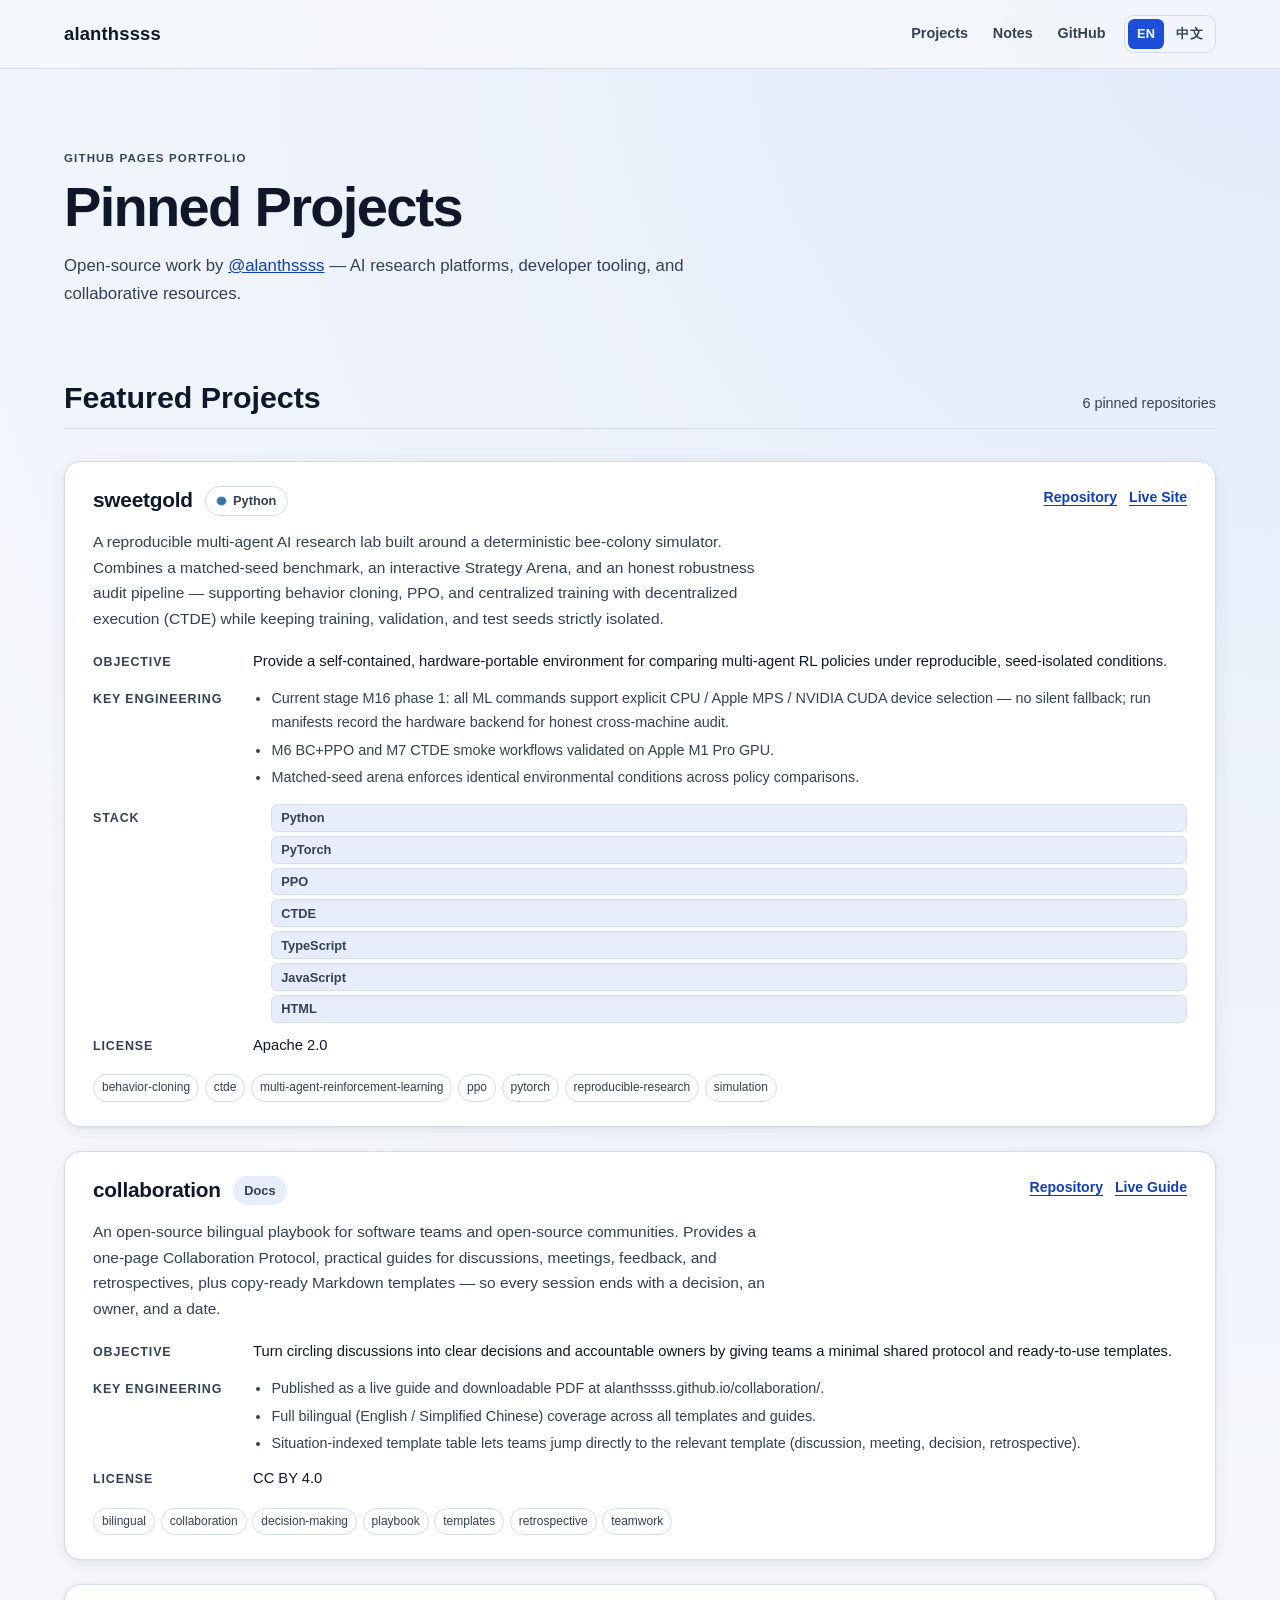
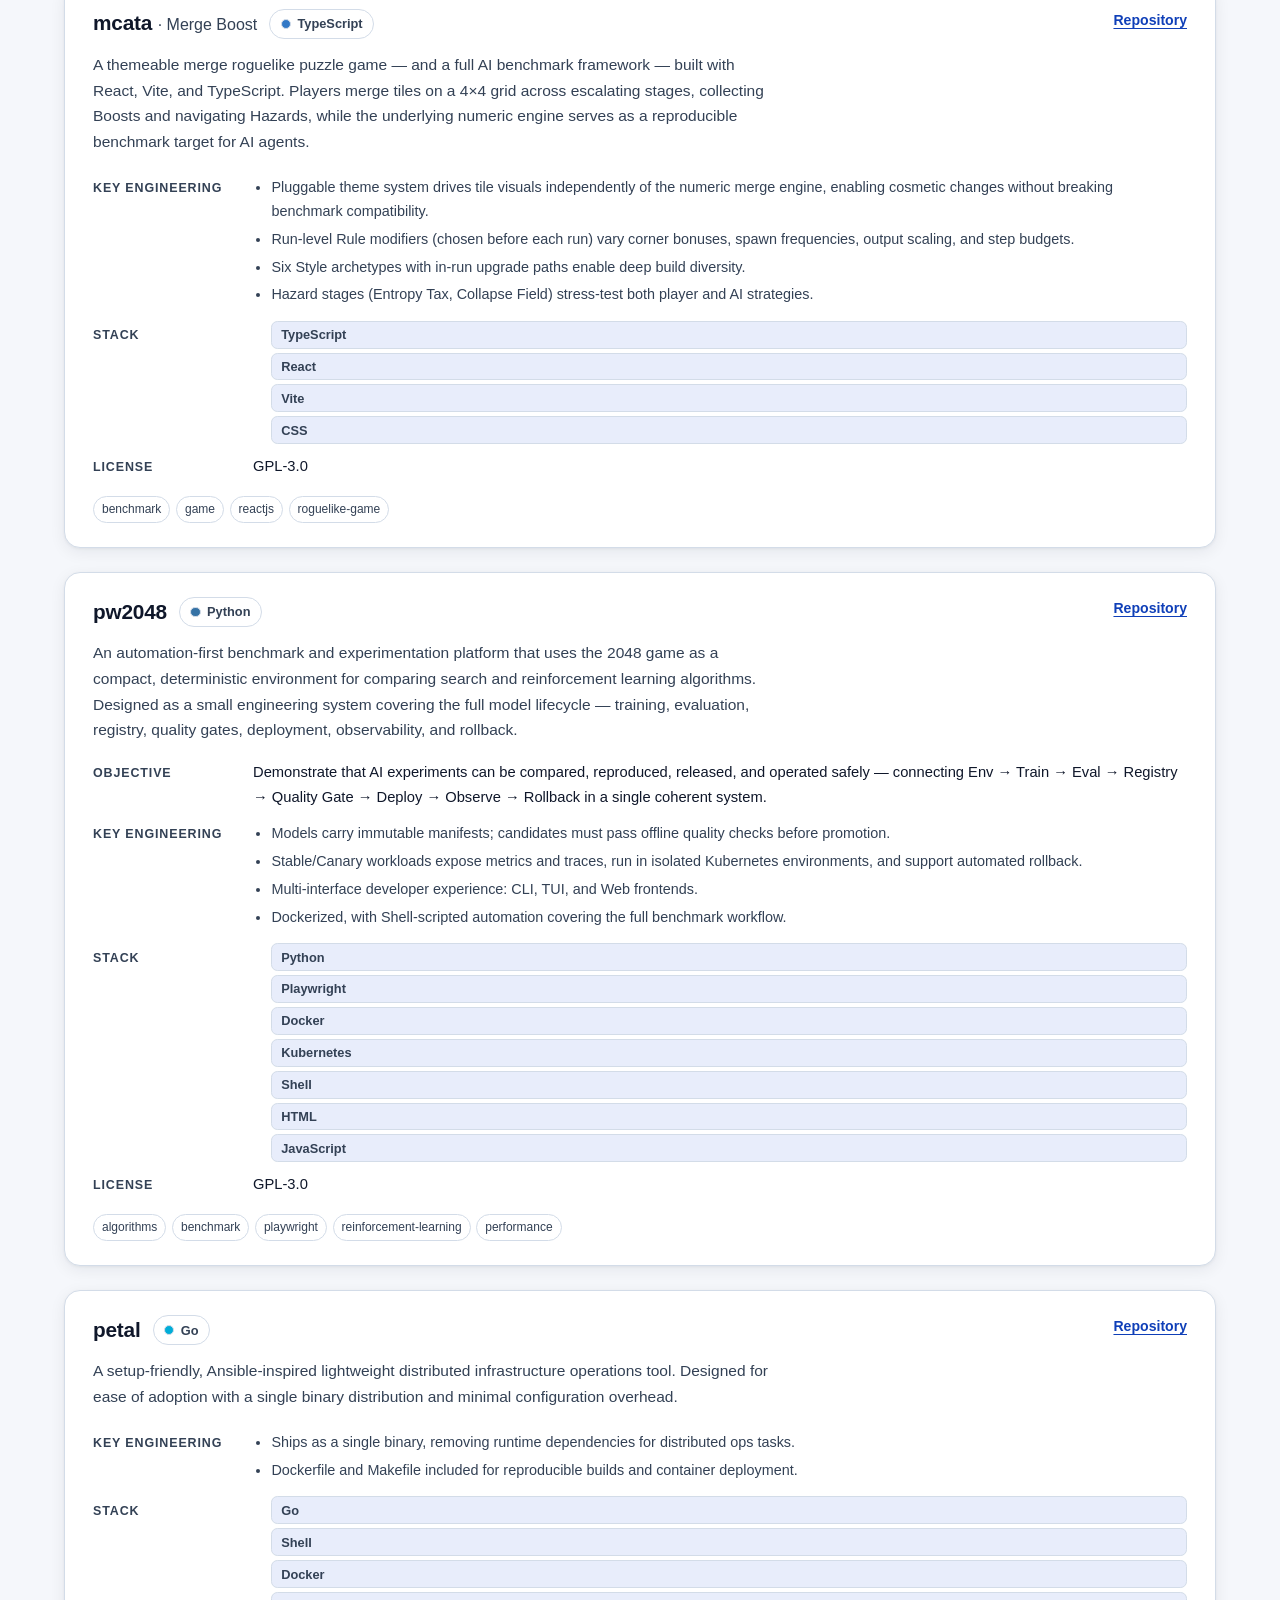
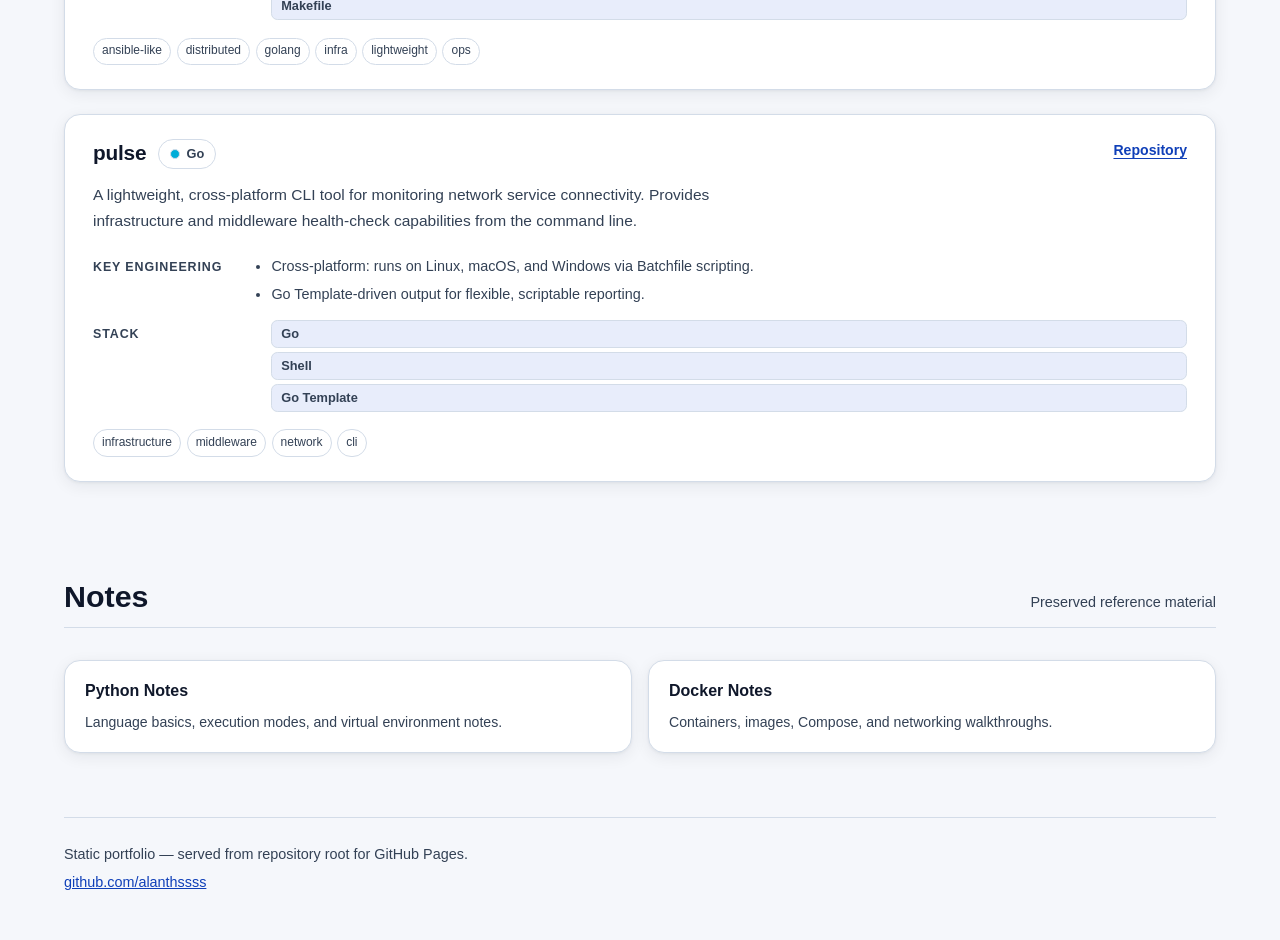
==== commit b5c1e37f: "Update sweetgold card to reflect current M16 phase 1 stage Co-authored-by: alanthssss <32271197+alan" ====
--- a/index.html
+++ b/index.html
@@ -102,8 +102,7 @@
                 <dt><span class="lang-en">Key Engineering</span><span class="lang-zh" aria-hidden="true">核心工程</span></dt>
                 <dd>
                   <ul>
-                    <li><span class="lang-en">Implements behavior cloning, PPO, and CTDE training pipelines with explicit CPU / Apple MPS / NVIDIA CUDA device selection — no silent fallback.</span><span class="lang-zh" aria-hidden="true">实现行为克隆、PPO 及 CTDE 训练流水线，支持显式指定 CPU / Apple MPS / NVIDIA CUDA，杜绝静默回退。</span></li>
-                    <li><span class="lang-en">Run manifests record the hardware backend for every experiment, enabling honest cross-machine audit.</span><span class="lang-zh" aria-hidden="true">运行清单记录每次实验所使用的硬件后端，支持跨机器的诚实审计。</span></li>
+                    <li><span class="lang-en">Current stage M16 phase 1: all ML commands support explicit CPU / Apple MPS / NVIDIA CUDA device selection — no silent fallback; run manifests record the hardware backend for honest cross-machine audit.</span><span class="lang-zh" aria-hidden="true">当前阶段 M16 阶段一：所有 ML 命令支持显式指定 CPU / Apple MPS / NVIDIA CUDA，杜绝静默回退；运行清单记录硬件后端，支持跨机器的诚实审计。</span></li>
                     <li><span class="lang-en">M6 BC+PPO and M7 CTDE smoke workflows validated on Apple M1 Pro GPU.</span><span class="lang-zh" aria-hidden="true">M6 BC+PPO 与 M7 CTDE 冒烟工作流已在 Apple M1 Pro GPU 上验证通过。</span></li>
                     <li><span class="lang-en">Matched-seed arena enforces identical environmental conditions across policy comparisons.</span><span class="lang-zh" aria-hidden="true">匹配种子竞技场确保策略对比时环境条件完全一致。</span></li>
                   </ul>
@@ -428,16 +427,18 @@
 
         applyLang(lang);
 
-        document.getElementById('lang-en-btn').addEventListener('click', function (e) {
-          e.preventDefault();
-          localStorage.setItem('lang', 'en');
-          applyLang('en');
-        });
-        document.getElementById('lang-zh-btn').addEventListener('click', function (e) {
-          e.preventDefault();
-          localStorage.setItem('lang', 'zh');
-          applyLang('zh');
-        });
+        function switchLang(l) {
+          localStorage.setItem('lang', l);
+          applyLang(l);
+          var url = new URL(location.href);
+          url.searchParams.set('lang', l);
+          history.replaceState(null, '', url.toString());
+        }
+
+        var enBtn = document.getElementById('lang-en-btn');
+        var zhBtn = document.getElementById('lang-zh-btn');
+        if (enBtn) enBtn.addEventListener('click', function (e) { e.preventDefault(); switchLang('en'); });
+        if (zhBtn) zhBtn.addEventListener('click', function (e) { e.preventDefault(); switchLang('zh'); });
       })();
     </script>
   </body>
